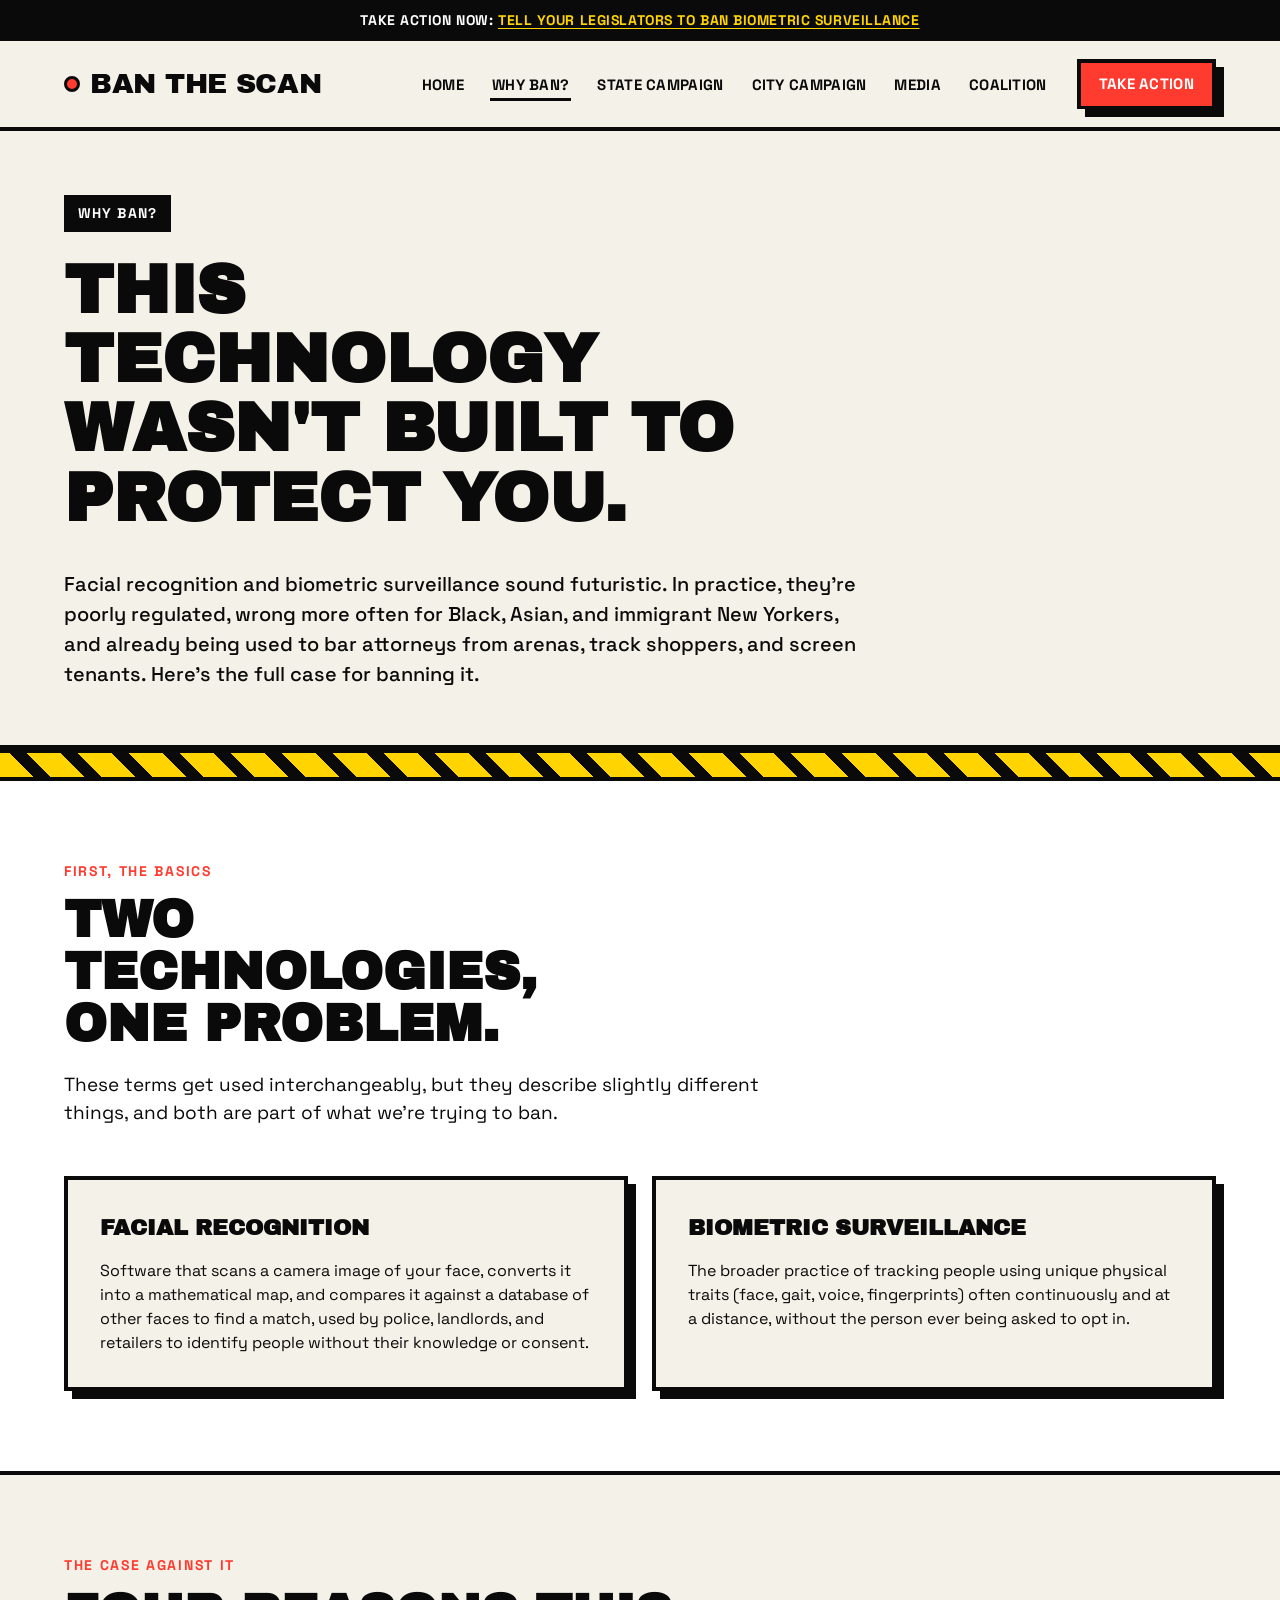
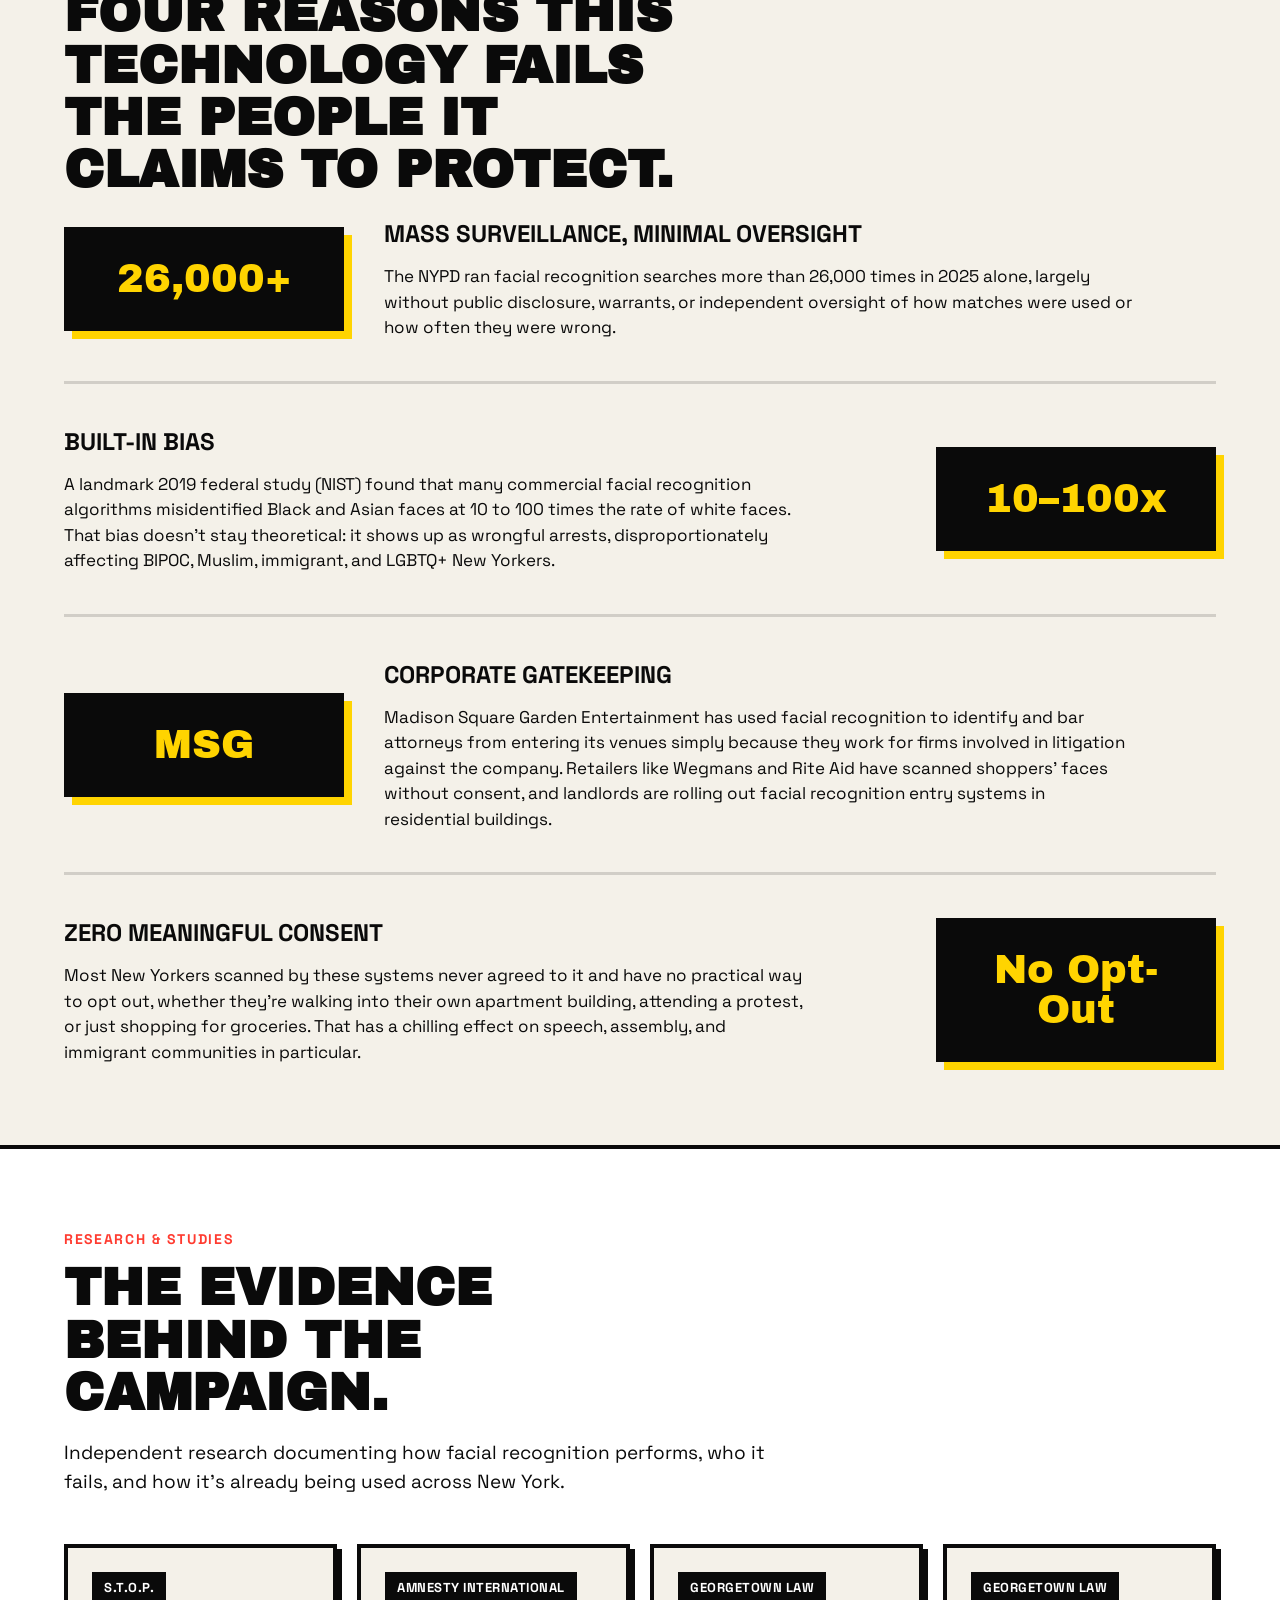
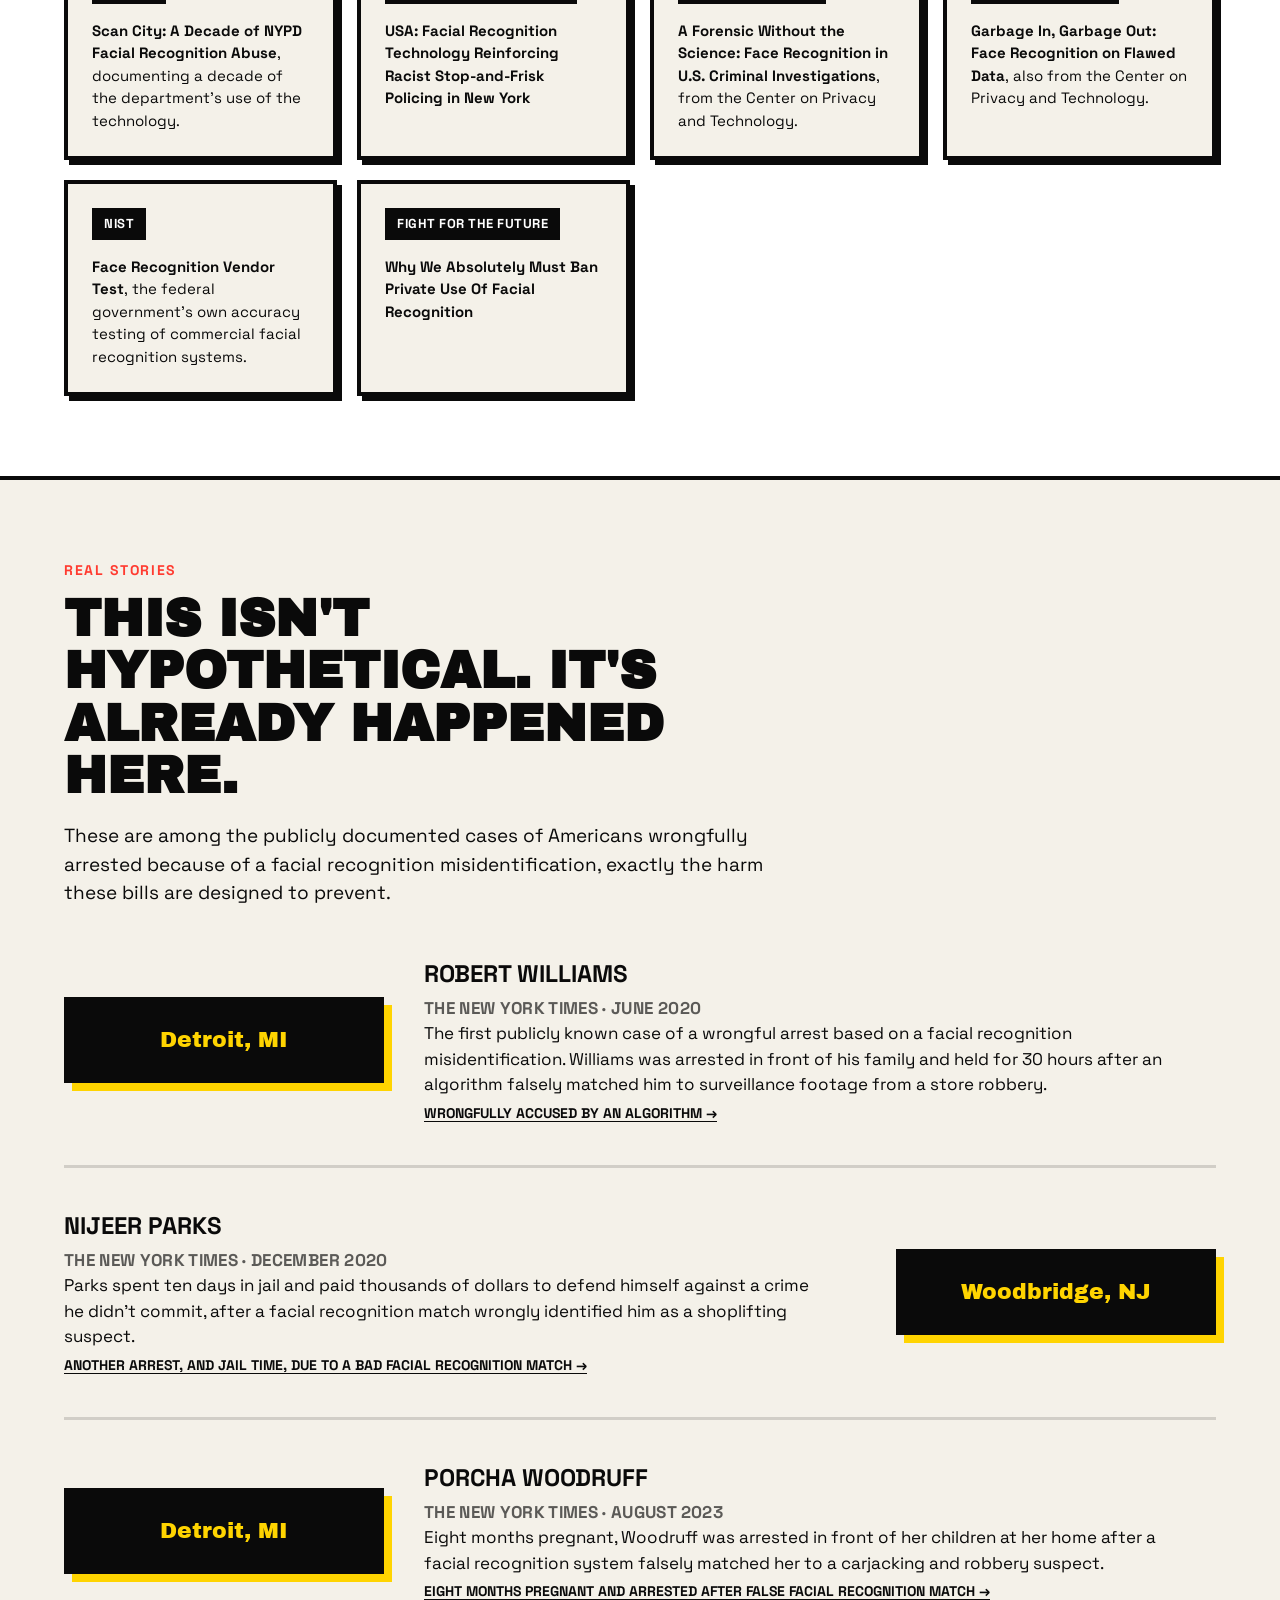
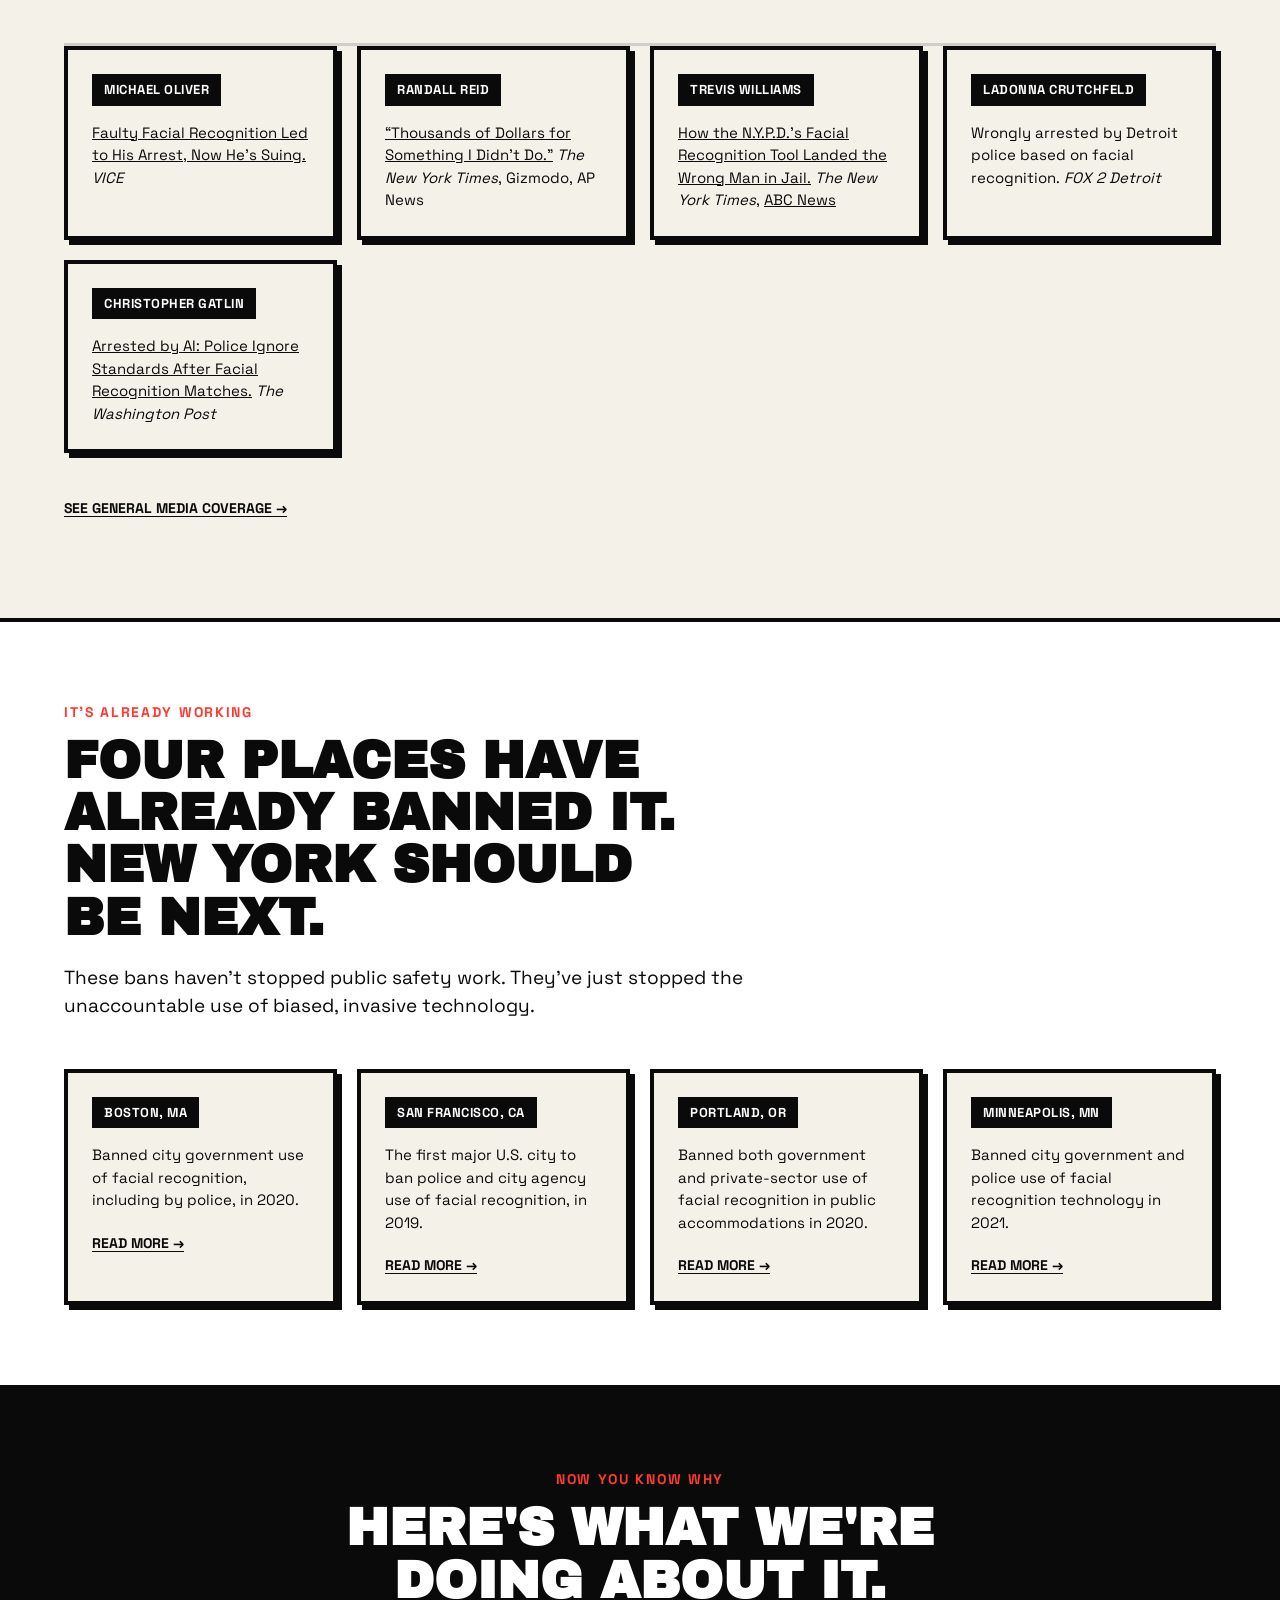
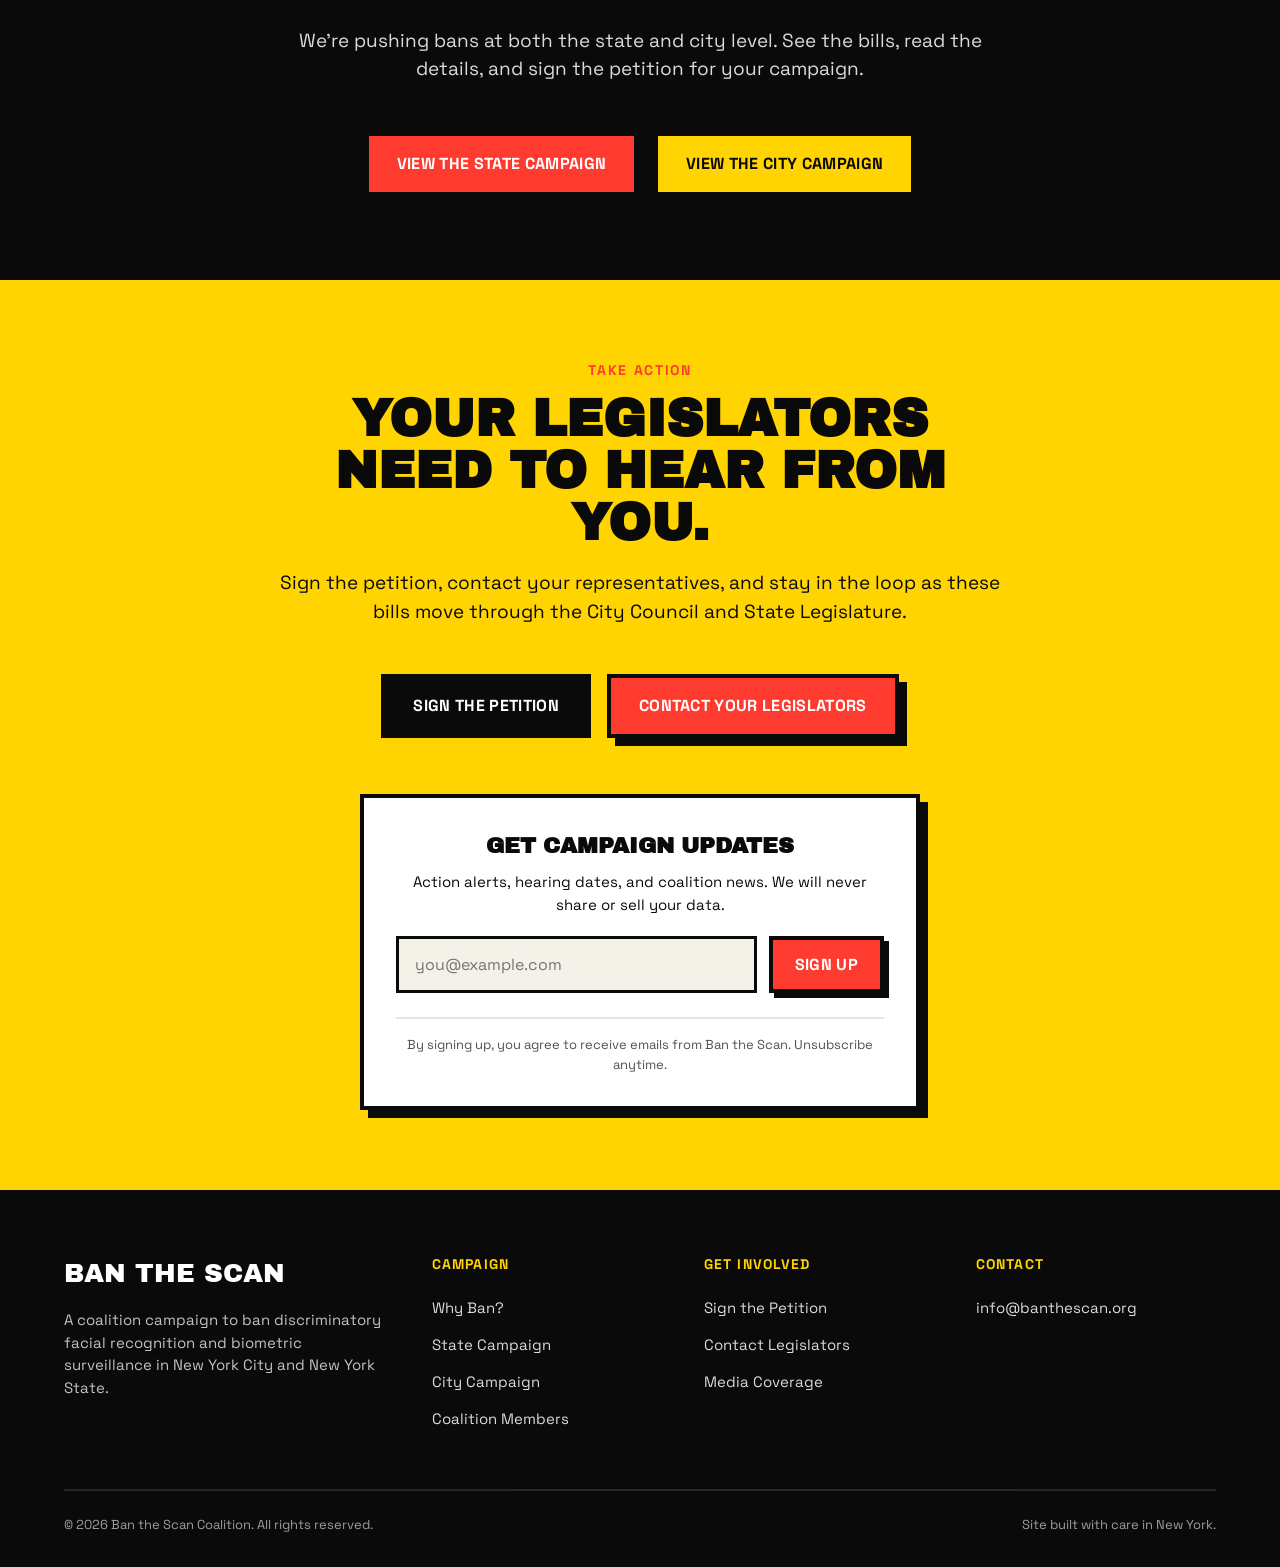
==== about.html @ d564dad4 "Updated About and 1 other file" ====
<!doctype html>
<html lang="en">
    <head>
        <meta charset="UTF-8" />
        <meta name="viewport" content="width=device-width, initial-scale=1.0" />
        <title>Why Ban Biometric Surveillance? | Ban the Scan</title>
        <meta name="description" content="Facial recognition and biometric surveillance are discriminatory, poorly regulated, and already causing wrongful arrests in New York. Here's the case for banning it." />
        <link rel="stylesheet" href="/assets/css/styles.css" />
    </head>
    <body>
        <a class="skip-link" href="#main">Skip to Content</a>

        <div class="announcement">
    Take action now:
    <a href="/get-involved.html"
        >tell your legislators to ban biometric surveillance</a
    >
</div>

        <header class="site-header" id="siteHeader">
    <div class="wrap">
        <a class="logo" href="/index.html"
            ><span class="dot"></span> Ban the Scan</a
        >

        <nav class="main-nav" aria-label="Primary">
            <ul>
                <li>
                    <a
                        href="/index.html"
                        
                        >Home</a
                    >
                </li>
                <li>
                    <a
                        href="/about.html"
                        aria-current="page"
                        >Why Ban?</a
                    >
                </li>
                <li>
                    <a
                        href="/campaign-state.html"
                        
                        >State Campaign</a
                    >
                </li>
                <li>
                    <a
                        href="/campaign-city.html"
                        
                        >City Campaign</a
                    >
                </li>
                <li>
                    <a
                        href="/news.html"
                        
                        >Media</a
                    >
                </li>
                <li>
                    <a
                        href="/coalition.html"
                        
                        >Coalition</a
                    >
                </li>
            </ul>
            <a class="btn nav-cta" href="/get-involved.html"
                >Take Action</a
            >
        </nav>

        <button
            class="menu-toggle"
            id="menuToggle"
            aria-expanded="false"
            aria-controls="siteHeader"
        >
            Menu
        </button>
    </div>
</header>


        <main id="main">
    <!-- PAGE HERO -->
    <section class="page-hero">
        <div class="wrap">
            <span class="hero-eyebrow">Why Ban?</span>
            <h1>This technology wasn't built to protect you.</h1>
            <p class="hero-sub">Facial recognition and biometric surveillance sound futuristic. In practice, they're poorly regulated, wrong more often for Black, Asian, and immigrant New Yorkers, and already being used to bar attorneys from arenas, track shoppers, and screen tenants. Here's the full case for banning it.</p>
        </div>
    </section>

    <div class="tape-divider" aria-hidden="true"></div>

    <!-- DEFINITIONS -->
    <section class="definitions" id="basics">
        <div class="wrap">
            <p class="section-label">First, The Basics</p>
            <h2 class="section-heading">Two technologies, one problem.</h2>
            <p class="section-intro">These terms get used interchangeably, but they describe slightly different things, and both are part of what we're trying to ban.</p>

            <div class="definitions-grid">
                
                <div class="definition-card">
                    <h3>Facial Recognition</h3>
                    <p>Software that scans a camera image of your face, converts it into a mathematical map, and compares it against a database of other faces to find a match, used by police, landlords, and retailers to identify people without their knowledge or consent.</p>
                </div>
                
                <div class="definition-card">
                    <h3>Biometric Surveillance</h3>
                    <p>The broader practice of tracking people using unique physical traits (face, gait, voice, fingerprints) often continuously and at a distance, without the person ever being asked to opt in.</p>
                </div>
                
            </div>
        </div>
    </section>

    <!-- CASE AGAINST -->
    <section class="case-against" id="case">
        <div class="wrap">
            <p class="section-label">The Case Against It</p>
            <h2 class="section-heading">Four reasons this technology fails the people it claims to protect.</h2>

            
            
            <div class="case-block">
                <div class="case-visual">
                    <div class="case-stat">26,000+</div>
                </div>
                <div class="case-copy">
                    <h3>Mass Surveillance, Minimal Oversight</h3>
                    <p>The NYPD ran facial recognition searches more than 26,000 times in 2025 alone, largely without public disclosure, warrants, or independent oversight of how matches were used or how often they were wrong.</p>
                </div>
            </div>
            
            
            <div class="case-block reverse">
                <div class="case-visual">
                    <div class="case-stat">10&ndash;100x</div>
                </div>
                <div class="case-copy">
                    <h3>Built-In Bias</h3>
                    <p>A landmark 2019 federal study (NIST) found that many commercial facial recognition algorithms misidentified Black and Asian faces at 10 to 100 times the rate of white faces. That bias doesn't stay theoretical: it shows up as wrongful arrests, disproportionately affecting BIPOC, Muslim, immigrant, and LGBTQ+ New Yorkers.</p>
                </div>
            </div>
            
            
            <div class="case-block">
                <div class="case-visual">
                    <div class="case-stat">MSG</div>
                </div>
                <div class="case-copy">
                    <h3>Corporate Gatekeeping</h3>
                    <p>Madison Square Garden Entertainment has used facial recognition to identify and bar attorneys from entering its venues simply because they work for firms involved in litigation against the company. Retailers like Wegmans and Rite Aid have scanned shoppers' faces without consent, and landlords are rolling out facial recognition entry systems in residential buildings.</p>
                </div>
            </div>
            
            
            <div class="case-block reverse">
                <div class="case-visual">
                    <div class="case-stat">No Opt-Out</div>
                </div>
                <div class="case-copy">
                    <h3>Zero Meaningful Consent</h3>
                    <p>Most New Yorkers scanned by these systems never agreed to it and have no practical way to opt out, whether they're walking into their own apartment building, attending a protest, or just shopping for groceries. That has a chilling effect on speech, assembly, and immigrant communities in particular.</p>
                </div>
            </div>
            
        </div>
    </section>

    <!-- RESEARCH & STUDIES -->
    <section class="precedent" id="research">
        <div class="wrap">
            <p class="section-label">Research &amp; Studies</p>
            <h2 class="section-heading">The evidence behind the campaign.</h2>
            <p class="section-intro">Independent research documenting how facial recognition performs, who it fails, and how it's already being used across New York.</p>

            <div class="precedent-grid">
                
                <div class="precedent-card">
                    <span class="flag">S.T.O.P.</span>
                    <p><strong>Scan City: A Decade of NYPD Facial Recognition Abuse</strong>, documenting a decade of the department's use of the technology.</p>
                </div>
                
                <div class="precedent-card">
                    <span class="flag">Amnesty International</span>
                    <p><strong>USA: Facial Recognition Technology Reinforcing Racist Stop-and-Frisk Policing in New York</strong></p>
                </div>
                
                <div class="precedent-card">
                    <span class="flag">Georgetown Law</span>
                    <p><strong>A Forensic Without the Science: Face Recognition in U.S. Criminal Investigations</strong>, from the Center on Privacy and Technology.</p>
                </div>
                
                <div class="precedent-card">
                    <span class="flag">Georgetown Law</span>
                    <p><strong>Garbage In, Garbage Out: Face Recognition on Flawed Data</strong>, also from the Center on Privacy and Technology.</p>
                </div>
                
                <div class="precedent-card">
                    <span class="flag">NIST</span>
                    <p><strong>Face Recognition Vendor Test</strong>, the federal government's own accuracy testing of commercial facial recognition systems.</p>
                </div>
                
                <div class="precedent-card">
                    <span class="flag">Fight for the Future</span>
                    <p><strong>Why We Absolutely Must Ban Private Use Of Facial Recognition</strong></p>
                </div>
                
            </div>
        </div>
    </section>

    <!-- REAL STORIES -->
    <section class="case-against" id="real-stories">
        <div class="wrap">
            <p class="section-label">Real Stories</p>
            <h2 class="section-heading">This isn't hypothetical. It's already happened here.</h2>
            <p class="section-intro">These are among the publicly documented cases of Americans wrongfully arrested because of a facial recognition misidentification, exactly the harm these bills are designed to prevent.</p>

            
            
            <div class="case-block">
                <div class="case-visual">
                    <div class="case-stat">Detroit, MI</div>
                </div>
                <div class="case-copy">
                    <h3>Robert Williams</h3>
                    <p class="bill-sponsors">The New York Times &middot; June 2020</p>
                    <p class="bill-desc">The first publicly known case of a wrongful arrest based on a facial recognition misidentification. Williams was arrested in front of his family and held for 30 hours after an algorithm falsely matched him to surveillance footage from a store robbery.</p>
                    <a class="card-link" href="https://www.nytimes.com/2020/06/24/technology/facial-recognition-arrest.html" target="_blank" rel="noopener">Wrongfully Accused by an Algorithm &rarr;</a>
                </div>
            </div>
            
            
            <div class="case-block reverse">
                <div class="case-visual">
                    <div class="case-stat">Woodbridge, NJ</div>
                </div>
                <div class="case-copy">
                    <h3>Nijeer Parks</h3>
                    <p class="bill-sponsors">The New York Times &middot; December 2020</p>
                    <p class="bill-desc">Parks spent ten days in jail and paid thousands of dollars to defend himself against a crime he didn't commit, after a facial recognition match wrongly identified him as a shoplifting suspect.</p>
                    <a class="card-link" href="https://www.nytimes.com/2020/12/29/technology/facial-recognition-misidentify-jail.html" target="_blank" rel="noopener">Another Arrest, and Jail Time, Due to a Bad Facial Recognition Match &rarr;</a>
                </div>
            </div>
            
            
            <div class="case-block">
                <div class="case-visual">
                    <div class="case-stat">Detroit, MI</div>
                </div>
                <div class="case-copy">
                    <h3>Porcha Woodruff</h3>
                    <p class="bill-sponsors">The New York Times &middot; August 2023</p>
                    <p class="bill-desc">Eight months pregnant, Woodruff was arrested in front of her children at her home after a facial recognition system falsely matched her to a carjacking and robbery suspect.</p>
                    <a class="card-link" href="https://www.nytimes.com/2023/08/06/business/facial-recognition-false-arrest.html" target="_blank" rel="noopener">Eight Months Pregnant and Arrested After False Facial Recognition Match &rarr;</a>
                </div>
            </div>
            

            <div class="precedent-grid">
                
                <div class="precedent-card">
                    <span class="flag">Michael Oliver</span>
                    <p><a href="https://www.vice.com/en/article/bv8k8a/faulty-facial-recognition-led-to-his-arrestnow-hes-suing" target="_blank" rel="noopener">Faulty Facial Recognition Led to His Arrest, Now He's Suing.</a> <em>VICE</em></p>
                </div>
                
                <div class="precedent-card">
                    <span class="flag">Randall Reid</span>
                    <p><a href="https://www.nytimes.com/2023/03/31/technology/facial-recognition-false-arrests.html" target="_blank" rel="noopener">&ldquo;Thousands of Dollars for Something I Didn't Do.&rdquo;</a> <em>The New York Times</em>, Gizmodo, AP News</p>
                </div>
                
                <div class="precedent-card">
                    <span class="flag">Trevis Williams</span>
                    <p><a href="https://www.nytimes.com/2025/08/26/nyregion/nypd-facial-recognition-dismissed-case.html" target="_blank" rel="noopener">How the N.Y.P.D.'s Facial Recognition Tool Landed the Wrong Man in Jail.</a> <em>The New York Times</em>, <a href="https://abc7ny.com/post/man-falsely-jailed-nypds-facial-recognition-surveillance-tech-failed/17664671/" target="_blank" rel="noopener">ABC News</a></p>
                </div>
                
                <div class="precedent-card">
                    <span class="flag">LaDonna Crutchfeld</span>
                    <p>Wrongly arrested by Detroit police based on facial recognition. <em>FOX 2 Detroit</em></p>
                </div>
                
                <div class="precedent-card">
                    <span class="flag">Christopher Gatlin</span>
                    <p><a href="https://www.washingtonpost.com/business/interactive/2025/police-artificial-intelligence-facial-recognition/" target="_blank" rel="noopener">Arrested by AI: Police Ignore Standards After Facial Recognition Matches.</a> <em>The Washington Post</em></p>
                </div>
                
            </div>

            <p class="why-ban-footer">
                <a class="card-link" href="/news.html">See General Media Coverage &rarr;</a>
            </p>
        </div>
    </section>

    <!-- PRECEDENT -->
    <section class="precedent" id="precedent">
        <div class="wrap">
            <p class="section-label">It's Already Working</p>
            <h2 class="section-heading">Four places have already banned it. New York should be next.</h2>
            <p class="section-intro">These bans haven't stopped public safety work. They've just stopped the unaccountable use of biased, invasive technology.</p>

            <div class="precedent-grid">
                
                <div class="precedent-card">
                    <span class="flag">Boston, MA</span>
                    <p>Banned city government use of facial recognition, including by police, in 2020.</p>
                    <a class="card-link" href="https://www.npr.org/sections/live-updates-protests-for-racial-justice/2020/06/24/883107627/boston-lawmakers-vote-to-ban-use-of-facial-recognition-technology-by-the-city" target="_blank" rel="noopener">Read More &rarr;</a>
                </div>
                
                <div class="precedent-card">
                    <span class="flag">San Francisco, CA</span>
                    <p>The first major U.S. city to ban police and city agency use of facial recognition, in 2019.</p>
                    <a class="card-link" href="https://www.nytimes.com/2019/05/14/us/facial-recognition-ban-san-francisco.html" target="_blank" rel="noopener">Read More &rarr;</a>
                </div>
                
                <div class="precedent-card">
                    <span class="flag">Portland, OR</span>
                    <p>Banned both government and private-sector use of facial recognition in public accommodations in 2020.</p>
                    <a class="card-link" href="https://www.opb.org/article/2020/09/09/portland-passes-nations-toughest-restriction-on-facial-recognition-technology/" target="_blank" rel="noopener">Read More &rarr;</a>
                </div>
                
                <div class="precedent-card">
                    <span class="flag">Minneapolis, MN</span>
                    <p>Banned city government and police use of facial recognition technology in 2021.</p>
                    <a class="card-link" href="https://mndaily.com/city/minneapolis-city-council-unanimously-votes-yes-on-facial-recognition-technology-ban/02/20/2021/" target="_blank" rel="noopener">Read More &rarr;</a>
                </div>
                
            </div>
        </div>
    </section>

    <!-- BRIDGE TO CAMPAIGNS -->
    <section class="bridge-cta" id="bridge">
        <div class="wrap">
            <p class="section-label">Now You Know Why</p>
            <h2 class="section-heading">Here's what we're doing about it.</h2>
            <p class="section-intro">We're pushing bans at both the state and city level. See the bills, read the details, and sign the petition for your campaign.</p>
            <div class="bridge-actions">
                <a class="btn btn-primary" href="/campaign-state.html">View the State Campaign</a>
                <a class="btn btn-yellow" href="/campaign-city.html">View the City Campaign</a>
            </div>
        </div>
    </section>

    <!-- FINAL CTA -->
    <section class="final-cta" id="action">
        <div class="wrap">
            <p class="section-label">Take Action</p>
            <h2 class="section-heading">Your legislators need to hear from you.</h2>
            <p class="section-intro">Sign the petition, contact your representatives, and stay in the loop as these bills move through the City Council and State Legislature.</p>

            <div class="cta-actions">
                <a class="btn btn-black" href="/get-involved.html">Sign the Petition</a>
                <a class="btn btn-primary" href="/contact-legislators.html">Contact Your Legislators</a>
            </div>

            <form class="signup-form" action="#" method="post">
    <h3>Get Campaign Updates</h3>
    <p>Action alerts, hearing dates, and coalition news. We will never share or sell your data.</p>
    <div class="signup-row">
        <label class="visually-hidden" for="email">Email address</label>
        <input type="email" id="email" name="email" placeholder="you@example.com" required="" />
        <button class="btn btn-primary" type="submit">
            Sign Up
        </button>
    </div>
    <p class="signup-fineprint">By signing up, you agree to receive emails from Ban the Scan. Unsubscribe anytime.</p>
</form>

        </div>
    </section>
</main>


        


<footer class="site-footer">
    <div class="wrap">
        <div class="footer-grid">
            <div class="footer-col">
                <div class="footer-logo">Ban the Scan</div>
                <p>A coalition campaign to ban discriminatory facial recognition and biometric surveillance in New York City and New York State.</p>
            </div>
            <div class="footer-col">
                <h4>Campaign</h4>
                <ul>
                    <li><a href="/about.html">Why Ban?</a></li>
                    <li>
                        <a href="/campaign-state.html">State Campaign</a>
                    </li>
                    <li>
                        <a href="/campaign-city.html">City Campaign</a>
                    </li>
                    <li>
                        <a href="/coalition.html">Coalition Members</a>
                    </li>
                </ul>
            </div>
            <div class="footer-col">
                <h4>Get Involved</h4>
                <ul>
                    <li>
                        
                        <a href="/get-involved.html">Sign the Petition</a>
                        
                    </li>
                    <li>
                        
                        <a href="/contact-legislators.html">Contact Legislators</a>
                        
                    </li>
                    <li><a href="/news.html">Media Coverage</a></li>
                </ul>
            </div>
            <div class="footer-col">
                <h4>Contact</h4>
                <ul>
                    <li>
                        <a href="mailto:info@banthescan.org"
                            >info@banthescan.org</a
                        >
                    </li>
                </ul>
            </div>
        </div>

        <div class="footer-bottom">
            <span>&copy; 2026 Ban the Scan Coalition. All rights reserved.</span>
            <span>Site built with care in New York.</span>
        </div>
    </div>
</footer>


        <script>
            var toggle = document.getElementById("menuToggle");
            var header = document.getElementById("siteHeader");
            toggle.addEventListener("click", function () {
                var isOpen = header.classList.toggle("nav-open");
                toggle.setAttribute("aria-expanded", isOpen ? "true" : "false");
                toggle.textContent = isOpen ? "Close" : "Menu";
            });
        </script>
    </body>
</html>
---- assets/css/styles.css ----
/* ==========================================================================
   BAN THE SCAN | Neo-Brutalist Redesign
   Base stylesheet
   ========================================================================== */

@import url("https://fonts.googleapis.com/css2?family=Archivo+Black&family=Space+Grotesk:wght@400;500;600;700&display=swap");

:root {
    --black: #0a0a0a;
    --cream: #f4f1e9;
    --white: #ffffff;
    --red: #ff3b30;
    --yellow: #ffd400;
    --green: #00c853;
    --blue: #2b4bff;

    --border: 4px solid var(--black);
    --shadow-offset: 8px;
    --shadow: var(--shadow-offset) var(--shadow-offset) 0 0 var(--black);
    --shadow-sm: 5px 5px 0 0 var(--black);

    --font-display: "Archivo Black", "Helvetica Neue", Arial, sans-serif;
    --font-body: "Space Grotesk", "Helvetica Neue", Arial, sans-serif;
}

* {
    box-sizing: border-box;
}

html {
    scroll-behavior: smooth;
}

body {
    margin: 0;
    background: var(--cream);
    color: var(--black);
    font-family: var(--font-body);
    font-size: 18px;
    line-height: 1.5;
    -webkit-font-smoothing: antialiased;
}

img {
    max-width: 100%;
    display: block;
}

.visually-hidden {
    position: absolute;
    width: 1px;
    height: 1px;
    padding: 0;
    margin: -1px;
    overflow: hidden;
    clip: rect(0, 0, 0, 0);
    white-space: nowrap;
    border: 0;
}

a {
    color: inherit;
}

.wrap {
    max-width: 1200px;
    margin: 0 auto;
    padding: 0 24px;
}

/* Skip link */
.skip-link {
    position: absolute;
    left: -9999px;
    top: 0;
    background: var(--yellow);
    color: var(--black);
    padding: 12px 20px;
    z-index: 1000;
    font-family: var(--font-body);
    font-weight: 700;
    text-transform: uppercase;
    border: var(--border);
}
.skip-link:focus {
    left: 24px;
    top: 24px;
}

/* ==========================================================================
   Announcement bar
   ========================================================================== */

.announcement {
    background: var(--black);
    color: var(--white);
    font-family: var(--font-body);
    font-weight: 700;
    text-transform: uppercase;
    letter-spacing: 0.04em;
    font-size: 14px;
    text-align: center;
    padding: 10px 16px;
}

.announcement a {
    color: var(--yellow);
    text-decoration: underline;
    text-underline-offset: 3px;
}

/* ==========================================================================
   Header / Nav
   ========================================================================== */

.site-header {
    background: var(--cream);
    border-bottom: var(--border);
    position: sticky;
    top: 0;
    z-index: 100;
}

.site-header .wrap {
    display: flex;
    align-items: center;
    justify-content: space-between;
    padding-top: 18px;
    padding-bottom: 18px;
    gap: 24px;
}

.logo {
    font-family: var(--font-display);
    font-size: 28px;
    text-decoration: none;
    text-transform: uppercase;
    letter-spacing: -0.01em;
    line-height: 1;
    display: flex;
    align-items: center;
    gap: 10px;
    white-space: nowrap;
}

.logo .dot {
    width: 16px;
    height: 16px;
    background: var(--red);
    border: 3px solid var(--black);
    border-radius: 50%;
    display: inline-block;
}

.main-nav {
    display: flex;
    align-items: center;
    gap: 28px;
}

.main-nav ul {
    list-style: none;
    display: flex;
    gap: 24px;
    margin: 0;
    padding: 0;
}

.main-nav a {
    text-decoration: none;
    font-weight: 700;
    text-transform: uppercase;
    font-size: 15px;
    letter-spacing: 0.02em;
    padding: 4px 2px;
    border-bottom: 3px solid transparent;
}

.main-nav a:hover,
.main-nav a:focus {
    border-bottom: 3px solid var(--red);
}

.main-nav a[aria-current="page"] {
    border-bottom: 3px solid var(--black);
}

.nav-cta {
    background: var(--red) !important;
    color: var(--white) !important;
    padding: 10px 18px !important;
    border: 3px solid var(--black);
    box-shadow: var(--shadow-sm);
    border-bottom: 3px solid var(--black) !important;
    transition:
        transform 0.08s ease,
        box-shadow 0.08s ease;
}

.nav-cta:hover {
    transform: translate(-2px, -2px);
    box-shadow: 7px 7px 0 0 var(--black);
    border-bottom: 3px solid var(--black) !important;
}

.menu-toggle {
    display: none;
    background: var(--black);
    color: var(--white);
    border: var(--border);
    font-family: var(--font-body);
    font-weight: 700;
    text-transform: uppercase;
    font-size: 14px;
    padding: 10px 14px;
    cursor: pointer;
}

/* ==========================================================================
   Buttons (shared)
   ========================================================================== */

.btn {
    display: inline-flex;
    align-items: center;
    gap: 8px;
    font-family: var(--font-body);
    font-weight: 700;
    text-transform: uppercase;
    letter-spacing: 0.02em;
    text-decoration: none;
    font-size: 16px;
    padding: 16px 28px;
    border: var(--border);
    box-shadow: var(--shadow);
    background: var(--white);
    color: var(--black);
    transition:
        transform 0.08s ease,
        box-shadow 0.08s ease;
    cursor: pointer;
}

.btn:hover {
    transform: translate(-3px, -3px);
    box-shadow: 11px 11px 0 0 var(--black);
}

.btn:active {
    transform: translate(0, 0);
    box-shadow: 2px 2px 0 0 var(--black);
}

.btn-primary {
    background: var(--red);
    color: var(--white);
}

.btn-yellow {
    background: var(--yellow);
    color: var(--black);
}

.btn-black {
    background: var(--black);
    color: var(--white);
    box-shadow: var(--shadow-offset) var(--shadow-offset) 0 0 var(--yellow);
}

.btn-black:hover {
    box-shadow: 11px 11px 0 0 var(--yellow);
}

.btn-black:active {
    box-shadow: 2px 2px 0 0 var(--yellow);
}

.btn-sm {
    padding: 10px 18px;
    font-size: 14px;
    box-shadow: var(--shadow-sm);
}
.btn-sm:hover {
    box-shadow: 8px 8px 0 0 var(--black);
}

/* ==========================================================================
   Hero
   ========================================================================== */

.hero {
    border-bottom: var(--border);
    background: var(--cream);
    position: relative;
    overflow: hidden;
}

.tape {
    position: absolute;
    left: -80px;
    right: -80px;
    height: 64px;
    background: repeating-linear-gradient(
        45deg,
        var(--yellow) 0 36px,
        var(--black) 36px 52px
    );
    border-top: 4px solid var(--black);
    border-bottom: 4px solid var(--black);
    z-index: 0;
}

.tape-1 {
    top: -20px;
    transform: rotate(-3deg);
}

.tape-2 {
    bottom: -24px;
    transform: rotate(2deg);
}

.tape-3 {
    top: 180px;
    left: 66%;
    transform: rotate(-6deg);
}

@media (max-width: 900px) {
    .tape-3 {
        display: none;
    }
}

.hero .wrap {
    position: relative;
    z-index: 1;
    padding-top: 72px;
    padding-bottom: 72px;
    display: grid;
    grid-template-columns: 1.3fr 1fr;
    gap: 48px;
    align-items: start;
}

.hero-eyebrow {
    display: inline-block;
    background: var(--black);
    color: var(--white);
    font-weight: 700;
    text-transform: uppercase;
    font-size: 14px;
    letter-spacing: 0.08em;
    padding: 8px 14px;
    margin-bottom: 24px;
}

.hero h1 {
    font-family: var(--font-display);
    font-size: clamp(42px, 6vw, 84px);
    line-height: 0.98;
    text-transform: uppercase;
    margin: 0 0 24px;
}

.hero h1 mark {
    background: var(--red);
    color: var(--white);
    padding: 0 10px;
    box-decoration-break: clone;
    -webkit-box-decoration-break: clone;
}

.hero-sub {
    font-size: 20px;
    max-width: 54ch;
    margin: 0 0 36px;
    font-weight: 500;
}

.hero-actions {
    display: flex;
    flex-wrap: wrap;
    gap: 16px;
}

.hero-card {
    background: var(--black);
    color: var(--white);
    border: var(--border);
    box-shadow: var(--shadow-offset) var(--shadow-offset) 0 0 var(--yellow);
    padding: 32px;
    align-self: stretch;
    display: flex;
    flex-direction: column;
    justify-content: center;
    position: relative;
    z-index: 1;
}

.hero-card .stat {
    font-family: var(--font-display);
    font-size: 56px;
    line-height: 1;
    color: var(--yellow);
    margin-bottom: 6px;
}

.hero-card .stat-label {
    font-weight: 600;
    text-transform: uppercase;
    font-size: 14px;
    letter-spacing: 0.03em;
    color: var(--white);
    margin-bottom: 28px;
    padding-bottom: 28px;
    border-bottom: 2px solid rgba(255, 255, 255, 0.25);
}

.hero-card .stat-label:last-child {
    border-bottom: none;
    margin-bottom: 0;
    padding-bottom: 0;
}

/* ==========================================================================
   Section scaffolding
   ========================================================================== */

section {
    border-bottom: var(--border);
    padding: 80px 0;
}

section:last-of-type {
    border-bottom: none;
}

.section-label {
    font-family: var(--font-body);
    font-weight: 700;
    text-transform: uppercase;
    letter-spacing: 0.12em;
    font-size: 14px;
    color: var(--red);
    margin: 0 0 12px;
}

.section-heading {
    font-family: var(--font-display);
    font-size: clamp(32px, 4vw, 52px);
    text-transform: uppercase;
    line-height: 1.02;
    margin: 0 0 20px;
    max-width: 18ch;
}

.section-intro {
    max-width: 62ch;
    font-size: 19px;
    margin: 0 0 48px;
}

/* ==========================================================================
   Why Ban: reasons grid
   ========================================================================== */

.why-ban {
    background: var(--white);
}

.reasons-grid {
    display: grid;
    grid-template-columns: repeat(3, 1fr);
    gap: 24px;
}

.reason-card {
    border: var(--border);
    box-shadow: var(--shadow);
    background: var(--cream);
    padding: 28px;
}

.reason-card .num {
    font-family: var(--font-display);
    font-size: 40px;
    color: var(--red);
    margin-bottom: 12px;
    line-height: 1;
}

.reason-card h3 {
    font-family: var(--font-body);
    text-transform: uppercase;
    font-size: 20px;
    margin: 0 0 12px;
}

.reason-card p {
    margin: 0;
    font-size: 16px;
}

.why-ban-footer {
    margin-top: 40px;
}

/* ==========================================================================
   Campaigns split (State / City)
   ========================================================================== */

.campaigns {
    background: var(--black);
    color: var(--white);
}

.campaigns .section-heading {
    color: var(--white);
}

.campaigns .section-intro {
    color: rgba(255, 255, 255, 0.85);
}

.campaign-grid {
    display: grid;
    grid-template-columns: 1fr 1fr;
    gap: 32px;
}

.campaign-card {
    background: var(--cream);
    color: var(--black);
    border: var(--border);
    box-shadow: 10px 10px 0 0 var(--yellow);
    padding: 36px;
    display: flex;
    flex-direction: column;
}

.campaign-card .flag {
    display: inline-block;
    font-weight: 700;
    text-transform: uppercase;
    font-size: 13px;
    letter-spacing: 0.06em;
    background: var(--black);
    color: var(--white);
    padding: 6px 12px;
    margin-bottom: 20px;
    width: fit-content;
}

.campaign-card h3 {
    font-family: var(--font-display);
    font-size: 30px;
    text-transform: uppercase;
    margin: 0 0 16px;
    line-height: 1.05;
}

.campaign-card p {
    font-size: 16px;
    margin: 0 0 24px;
}

.campaign-card .bill-count {
    font-family: var(--font-display);
    font-size: 15px;
    text-transform: uppercase;
    margin: 0 0 14px;
    padding-top: 20px;
    border-top: 3px solid var(--black);
}

.campaign-card .bill-count span {
    color: var(--red);
}

.bill-list {
    list-style: none;
    margin: 0 0 24px;
    padding: 0;
}

.bill-list li {
    position: relative;
    padding-left: 22px;
    font-weight: 700;
    font-size: 15px;
    margin-bottom: 8px;
}

.bill-list li::before {
    content: "";
    position: absolute;
    left: 0;
    top: 6px;
    width: 10px;
    height: 10px;
    background: var(--red);
    border: 2px solid var(--black);
}

.bill-list li:last-child {
    margin-bottom: 0;
}

.campaign-card .btn {
    margin-top: auto;
    align-self: flex-start;
}

/* ==========================================================================
   Coalition strip
   ========================================================================== */

.coalition {
    background: var(--cream);
    text-align: center;
}

.coalition .section-heading {
    margin-left: auto;
    margin-right: auto;
    max-width: none;
}

.lg-break {
    display: none;
}

@media (min-width: 641px) {
    .lg-break {
        display: block;
    }
}

.coalition .section-intro {
    margin-left: auto;
    margin-right: auto;
    text-align: center;
}

.org-strip {
    display: flex;
    flex-wrap: wrap;
    justify-content: center;
    align-items: center;
    gap: 0;
    margin-bottom: 40px;
}

.org-strip span {
    position: relative;
    padding: 0 18px;
    font-family: var(--font-body);
    font-weight: 700;
    text-transform: uppercase;
    font-size: 15px;
    letter-spacing: 0.02em;
    line-height: 2.2;
}

.org-strip span:not(:last-child)::after {
    content: "";
    position: absolute;
    right: 0;
    top: 50%;
    transform: translateY(-50%);
    width: 2px;
    height: 14px;
    background: var(--black);
    opacity: 0.5;
}

.org-strip span.more {
    color: var(--red);
}

.org-strip .row-break-lg {
    display: none;
}

.org-strip .row-break-lg::after {
    content: none;
}

@media (min-width: 641px) {
    .org-strip .row-break-lg {
        display: block;
        flex-basis: 100%;
        height: 0;
        padding: 0;
    }

    .org-strip span:has(+ .row-break-lg)::after {
        content: none;
    }
}

/* ==========================================================================
   News preview
   ========================================================================== */

.news {
    background: var(--white);
}

.news-grid {
    display: grid;
    grid-template-columns: repeat(3, 1fr);
    gap: 24px;
    margin-bottom: 40px;
}

.news-card {
    border: var(--border);
    box-shadow: var(--shadow-sm);
    padding: 24px;
    background: var(--cream);
    display: flex;
    flex-direction: column;
    height: 100%;
}

.news-card .outlet {
    font-weight: 700;
    text-transform: uppercase;
    font-size: 13px;
    letter-spacing: 0.05em;
    color: var(--red);
    margin-bottom: 10px;
}

.news-card h3 {
    font-size: 19px;
    line-height: 1.3;
    margin: 0 0 12px;
}

.news-card p {
    font-size: 15px;
    margin: 0 0 16px;
}

.news-card-foot {
    margin-top: auto;
    display: flex;
    align-items: center;
    justify-content: space-between;
    flex-wrap: wrap;
    gap: 12px;
    padding-top: 14px;
    border-top: 2px solid rgba(10, 10, 10, 0.15);
}

.news-card .date {
    font-size: 14px;
    font-weight: 600;
    opacity: 0.7;
}

.coverage-category {
    margin-bottom: 56px;
}

.coverage-category:last-child {
    margin-bottom: 0;
}

.coverage-category h3 {
    font-family: var(--font-display);
    text-transform: uppercase;
    font-size: 24px;
    margin: 0 0 24px;
}

.stat-strip {
    display: flex;
    flex-wrap: wrap;
    gap: 16px;
    margin-top: 32px;
}

.stat-chip {
    border: var(--border);
    background: var(--white);
    box-shadow: var(--shadow-sm);
    padding: 14px 20px;
}

.stat-chip .num {
    font-family: var(--font-display);
    font-size: 28px;
    color: var(--red);
    line-height: 1;
}

.stat-chip .label {
    font-weight: 700;
    text-transform: uppercase;
    font-size: 12px;
    letter-spacing: 0.03em;
    margin-top: 4px;
}

/* ==========================================================================
   Final CTA / email signup
   ========================================================================== */

.final-cta {
    background: var(--yellow);
    text-align: center;
}

.final-cta .section-heading {
    margin-left: auto;
    margin-right: auto;
    max-width: 20ch;
}

.final-cta .section-intro {
    margin-left: auto;
    margin-right: auto;
    text-align: center;
}

.cta-actions {
    display: flex;
    justify-content: center;
    gap: 16px;
    flex-wrap: wrap;
    margin-bottom: 56px;
}

.signup-form {
    max-width: 560px;
    margin: 0 auto;
    border: var(--border);
    box-shadow: var(--shadow);
    background: var(--white);
    padding: 32px;
}

.signup-form h3 {
    font-family: var(--font-display);
    text-transform: uppercase;
    font-size: 22px;
    margin: 0 0 8px;
}

.signup-form p {
    margin: 0 0 20px;
    font-size: 15px;
}

.signup-row {
    display: flex;
    gap: 12px;
}

.signup-row input[type="email"] {
    flex: 1;
    font-family: var(--font-body);
    font-size: 16px;
    padding: 14px 16px;
    border: 3px solid var(--black);
    background: var(--cream);
}

.signup-row input[type="email"]:focus {
    outline: 3px solid var(--blue);
    outline-offset: 2px;
}

.signup-row .btn {
    padding: 14px 22px;
    box-shadow: var(--shadow-sm);
}

.signup-form p.signup-fineprint {
    font-size: 13px;
    margin: 24px 0 0;
    padding-top: 16px;
    border-top: 2px solid rgba(0, 0, 0, 0.15);
    opacity: 0.7;
}

/* ==========================================================================
   Footer
   ========================================================================== */

.site-footer {
    background: var(--black);
    color: var(--white);
    padding: 64px 0 32px;
}

.footer-grid {
    display: grid;
    grid-template-columns: 1.4fr 1fr 1fr 1fr;
    gap: 32px;
    margin-bottom: 48px;
}

.footer-col h4 {
    text-transform: uppercase;
    font-size: 14px;
    letter-spacing: 0.08em;
    color: var(--yellow);
    margin: 0 0 18px;
}

.footer-col ul {
    list-style: none;
    margin: 0;
    padding: 0;
}

.footer-col li {
    margin-bottom: 10px;
}

.footer-col a {
    text-decoration: none;
    font-size: 15px;
    color: var(--white);
    opacity: 0.85;
}

.footer-col a:hover {
    opacity: 1;
    text-decoration: underline;
}

.footer-logo {
    font-family: var(--font-display);
    font-size: 26px;
    text-transform: uppercase;
    margin-bottom: 16px;
}

.footer-col p {
    font-size: 15px;
    opacity: 0.75;
    max-width: 32ch;
}

.footer-bottom {
    border-top: 2px solid rgba(255, 255, 255, 0.2);
    padding-top: 24px;
    display: flex;
    justify-content: space-between;
    flex-wrap: wrap;
    gap: 12px;
    font-size: 13px;
    opacity: 0.6;
}

/* ==========================================================================
   Interior page hero + tape divider
   ========================================================================== */

.page-hero {
    background: var(--cream);
    border-bottom: var(--border);
    padding: 64px 0 56px;
}

.page-hero .hero-eyebrow {
    display: inline-block;
    background: var(--black);
    color: var(--white);
    font-weight: 700;
    text-transform: uppercase;
    font-size: 14px;
    letter-spacing: 0.08em;
    padding: 8px 14px;
    margin-bottom: 24px;
}

.page-hero h1 {
    font-family: var(--font-display);
    font-size: clamp(38px, 5.5vw, 68px);
    line-height: 1.02;
    text-transform: uppercase;
    margin: 0 0 36px;
    max-width: 16ch;
}

.page-hero .hero-sub {
    font-size: 20px;
    max-width: 62ch;
    margin: 0;
    font-weight: 500;
}

.tape-divider {
    height: 32px;
    background: repeating-linear-gradient(
        45deg,
        var(--yellow) 0 24px,
        var(--black) 24px 36px
    );
    border-top: 4px solid var(--black);
    border-bottom: 4px solid var(--black);
}

/* ==========================================================================
   Definitions
   ========================================================================== */

.definitions {
    background: var(--white);
}

.definitions-grid {
    display: grid;
    grid-template-columns: 1fr 1fr;
    gap: 24px;
}

.definition-card {
    border: var(--border);
    box-shadow: var(--shadow);
    background: var(--cream);
    padding: 32px;
}

.definition-card h3 {
    font-family: var(--font-display);
    text-transform: uppercase;
    font-size: 22px;
    margin: 0 0 14px;
}

.definition-card p {
    margin: 0;
    font-size: 16px;
}

.definition-actions {
    display: flex;
    align-items: center;
    flex-wrap: wrap;
    gap: 24px 32px;
    margin-top: 20px;
}

.definition-actions .btn {
    max-width: 100%;
    justify-content: center;
    text-align: center;
    white-space: normal;
}

.definition-actions .card-link {
    flex: 0 1 auto;
}

/* ==========================================================================
   Case against: alternating stat blocks
   ========================================================================== */

.case-against {
    background: var(--cream);
}

.case-block {
    display: grid;
    grid-template-columns: 280px 1fr;
    gap: 40px;
    align-items: center;
    padding: 40px 0;
    border-bottom: 3px solid rgba(10, 10, 10, 0.15);
}

.case-block:first-of-type {
    padding-top: 0;
}

.case-block:last-of-type {
    border-bottom: none;
    padding-bottom: 0;
}

.case-block.reverse {
    grid-template-columns: 1fr 280px;
}

.case-block.reverse .case-visual {
    order: 2;
}

.case-visual {
    background: var(--black);
    border: var(--border);
    box-shadow: var(--shadow-offset) var(--shadow-offset) 0 0 var(--yellow);
    padding: 28px 20px;
    text-align: center;
}

.case-stat {
    font-family: var(--font-display);
    color: var(--yellow);
    font-size: clamp(28px, 3.4vw, 40px);
    line-height: 1;
    word-break: break-word;
}

.case-copy h3 {
    font-family: var(--font-body);
    text-transform: uppercase;
    font-size: 24px;
    margin: 0 0 12px;
}

.case-copy p {
    margin: 0;
    font-size: 17px;
    max-width: 68ch;
}

/* Real Stories: location tags are shorter text than the numeric case
   stats, so they get a smaller size and a wider box to avoid wrapping
   mid-word, plus a tighter gap to the publication byline below the name. */
#real-stories .case-stat {
    font-size: clamp(18px, 2vw, 22px);
    word-break: keep-all;
    overflow-wrap: normal;
}

#real-stories .case-copy h3 {
    margin-bottom: 4px;
}

@media (min-width: 901px) {
    #real-stories .case-block {
        grid-template-columns: 320px 1fr;
    }

    #real-stories .case-block.reverse {
        grid-template-columns: 1fr 320px;
    }
}

/* ==========================================================================
   Precedent (bans elsewhere)
   ========================================================================== */

.precedent {
    background: var(--white);
}

.precedent-grid {
    display: grid;
    grid-template-columns: repeat(4, 1fr);
    gap: 20px;
}

.precedent-card {
    border: var(--border);
    box-shadow: var(--shadow-sm);
    background: var(--cream);
    padding: 24px;
}

.precedent-card .flag {
    display: inline-block;
    font-weight: 700;
    text-transform: uppercase;
    font-size: 13px;
    letter-spacing: 0.04em;
    background: var(--black);
    color: var(--white);
    padding: 6px 12px;
    margin-bottom: 16px;
    width: fit-content;
}

.precedent-card p {
    margin: 0 0 16px;
    font-size: 15px;
}

.precedent-card p:last-child {
    margin-bottom: 0;
}

.precedent-card .card-link {
    display: inline-block;
}

/* ==========================================================================
   Contact your legislators (per-campaign)
   ========================================================================== */

.contact-legislators {
    background: var(--white);
}

.contact-grid {
    display: grid;
    grid-template-columns: repeat(3, 1fr);
    gap: 24px;
}

.contact-step {
    border: var(--border);
    box-shadow: var(--shadow);
    background: var(--cream);
    padding: 28px;
    display: flex;
    flex-direction: column;
}

.contact-step .step-num {
    font-family: var(--font-display);
    font-size: 40px;
    color: var(--red);
    line-height: 1;
    margin-bottom: 12px;
}

.contact-step h3 {
    font-family: var(--font-body);
    text-transform: uppercase;
    font-size: 20px;
    margin: 0 0 12px;
}

.contact-step p {
    font-size: 15px;
    margin: 0 0 16px;
}

.contact-step blockquote {
    margin: 0 0 16px;
    padding: 14px 16px;
    border-left: 4px solid var(--black);
    background: var(--white);
    font-style: italic;
    font-size: 14px;
}

.contact-step-links {
    display: flex;
    flex-direction: column;
    gap: 8px;
    margin-top: auto;
}

.contact-step-links .btn {
    width: fit-content;
}

/* ==========================================================================
   Logo grids (coalition)
   ========================================================================== */

.logo-grid {
    display: grid;
    grid-template-columns: repeat(4, 1fr);
    gap: 20px;
}

.logo-tile {
    border: var(--border);
    box-shadow: var(--shadow-sm);
    background: var(--white);
    padding: 24px 16px;
    min-height: 110px;
    display: flex;
    align-items: center;
    justify-content: center;
    text-align: center;
}

.logo-tile span {
    font-weight: 700;
    text-transform: uppercase;
    font-size: 14px;
    letter-spacing: 0.02em;
    line-height: 1.3;
}

.logo-tile.more {
    background: var(--yellow);
}

/* ==========================================================================
   Join the coalition form
   ========================================================================== */

.join-form {
    max-width: 640px;
    border: var(--border);
    box-shadow: var(--shadow);
    background: var(--white);
    padding: 36px;
}

.join-form h3 {
    font-family: var(--font-display);
    text-transform: uppercase;
    font-size: 24px;
    margin: 0 0 8px;
}

.join-form > p {
    margin: 0 0 28px;
    font-size: 16px;
}

.form-row {
    margin-bottom: 20px;
}

.form-row label {
    display: block;
    font-weight: 700;
    text-transform: uppercase;
    font-size: 13px;
    letter-spacing: 0.03em;
    margin-bottom: 8px;
}

.form-row input,
.form-row textarea {
    width: 100%;
    font-family: var(--font-body);
    font-size: 16px;
    padding: 14px 16px;
    border: 3px solid var(--black);
    background: var(--cream);
}

.form-row input:focus,
.form-row textarea:focus {
    outline: 3px solid var(--blue);
    outline-offset: 2px;
}

.form-row textarea {
    resize: vertical;
    min-height: 100px;
}

/* ==========================================================================
   Bridge CTA (to campaign pages)
   ========================================================================== */

.bridge-cta {
    background: var(--black);
    color: var(--white);
    text-align: center;
}

.bridge-cta .section-heading,
.bridge-cta .section-intro {
    margin-left: auto;
    margin-right: auto;
    text-align: center;
}

.bridge-cta .section-heading {
    color: var(--white);
    max-width: 22ch;
}

.bridge-cta .section-intro {
    color: rgba(255, 255, 255, 0.85);
}

.bridge-actions {
    display: flex;
    justify-content: center;
    gap: 16px;
    flex-wrap: wrap;
}

/* ==========================================================================
   Bill detail cards
   ========================================================================== */

.bills {
    background: var(--white);
}

.bills-list {
    display: flex;
    flex-direction: column;
    gap: 24px;
}

.bill-card {
    border: var(--border);
    box-shadow: var(--shadow-sm);
    background: var(--cream);
    padding: 32px;
}

.bill-card-head {
    display: flex;
    align-items: center;
    justify-content: space-between;
    flex-wrap: wrap;
    gap: 12px;
    margin-bottom: 16px;
}

.bill-number {
    font-family: var(--font-display);
    font-size: 20px;
    text-transform: uppercase;
}

.status {
    display: inline-block;
    font-weight: 700;
    text-transform: uppercase;
    font-size: 13px;
    letter-spacing: 0.04em;
    padding: 6px 14px;
    border: 2px solid var(--black);
    white-space: nowrap;
}

.status-introduced {
    background: var(--yellow);
    color: var(--black);
}

.status-pending {
    background: var(--red);
    color: var(--white);
}

.status-passed {
    background: var(--green);
    color: var(--black);
}

.bill-card h3 {
    font-family: var(--font-body);
    font-weight: 700;
    text-transform: uppercase;
    font-size: 21px;
    margin: 0 0 10px;
}

.bill-sponsors {
    font-size: 14px;
    font-weight: 700;
    text-transform: uppercase;
    letter-spacing: 0.02em;
    opacity: 0.65;
    margin: 0 0 16px;
}

.bill-card .bill-desc {
    margin: 0 0 18px;
    font-size: 16px;
    max-width: 72ch;
}

.bill-link,
.card-link {
    font-weight: 700;
    text-transform: uppercase;
    font-size: 14px;
    text-decoration: underline;
    text-underline-offset: 3px;
}

.bill-links {
    display: flex;
    flex-wrap: wrap;
    gap: 8px 28px;
}

/* ==========================================================================
   Petition embed
   ========================================================================== */

.petition {
    background: var(--cream);
}

.petition-embed {
    border: var(--border);
    box-shadow: var(--shadow);
    background: var(--white);
    padding: 32px;
}

.petition-placeholder {
    border: 3px dashed var(--black);
    background: var(--cream);
    padding: 48px 28px;
    text-align: center;
}

.placeholder-tag {
    display: inline-block;
    background: var(--black);
    color: var(--white);
    font-weight: 700;
    text-transform: uppercase;
    font-size: 13px;
    letter-spacing: 0.05em;
    padding: 6px 14px;
    margin-bottom: 18px;
}

.petition-placeholder p {
    max-width: 52ch;
    margin: 0 auto 16px;
    font-size: 16px;
}

.petition-placeholder code {
    display: block;
    background: var(--black);
    color: var(--yellow);
    font-family: "Space Grotesk", monospace;
    font-size: 13px;
    padding: 16px;
    text-align: left;
    overflow-x: auto;
    margin: 16px auto 0;
    max-width: 60ch;
}

/* ==========================================================================
   Campaign documents + org sign-on
   ========================================================================== */

.campaign-docs {
    background: var(--white);
}

.document-groups {
    display: grid;
    grid-template-columns: repeat(2, minmax(0, 1fr));
    gap: 36px 48px;
    margin-bottom: 40px;
}

.document-group h3 {
    font-family: var(--font-body);
    font-size: 20px;
    line-height: 1.25;
    margin-bottom: 14px;
}

.document-list {
    list-style: none;
}

.document-list li {
    border-top: 2px solid var(--black);
}

.document-list li:last-child {
    border-bottom: 2px solid var(--black);
}

.document-list a {
    display: block;
    padding: 13px 32px 13px 0;
    color: var(--black);
    text-decoration: none;
    position: relative;
}

.document-list a::after {
    content: "\2197";
    position: absolute;
    top: 13px;
    right: 4px;
    font-weight: 800;
}

.document-list a:hover span,
.document-list a:focus-visible span {
    text-decoration: underline;
    text-decoration-thickness: 2px;
    text-underline-offset: 3px;
}

.document-list span,
.document-list small {
    display: block;
}

.document-list span {
    font-weight: 700;
}

.document-list small {
    margin-top: 3px;
    color: rgba(10, 10, 10, 0.72);
    font-size: 13px;
    line-height: 1.35;
}

@media (max-width: 700px) {
    .document-groups {
        grid-template-columns: 1fr;
        gap: 30px;
    }
}

.org-callout {
    border: var(--border);
    box-shadow: var(--shadow-sm);
    background: var(--yellow);
    padding: 28px 32px;
    margin-top: 32px;
    display: flex;
    align-items: center;
    justify-content: space-between;
    flex-wrap: wrap;
    gap: 20px;
}

.org-callout p {
    margin: 0;
    font-size: 17px;
    font-weight: 600;
    max-width: 46ch;
}

.org-callout .callout-links {
    display: flex;
    flex-direction: column;
    gap: 8px;
}

.org-callout .callout-links .btn {
    width: fit-content;
}

/* ==========================================================================
   Responsive
   ========================================================================== */

@media (max-width: 900px) {
    .hero .wrap {
        grid-template-columns: 1fr;
    }

    .reasons-grid {
        grid-template-columns: 1fr;
    }

    .campaign-grid {
        grid-template-columns: 1fr;
    }

    .news-grid {
        grid-template-columns: 1fr;
    }

    .definitions-grid {
        grid-template-columns: 1fr;
    }

    .precedent-grid {
        grid-template-columns: 1fr 1fr;
    }

    .case-block,
    .case-block.reverse {
        grid-template-columns: 1fr;
    }

    .case-block.reverse .case-visual {
        order: 0;
    }

    .case-visual {
        max-width: 220px;
    }

    .contact-grid {
        grid-template-columns: 1fr;
    }

    .logo-grid {
        grid-template-columns: 1fr 1fr;
    }

    .footer-grid {
        grid-template-columns: 1fr 1fr;
    }
}

@media (max-width: 720px) {
    .main-nav ul {
        display: none;
    }

    .nav-cta {
        display: none;
    }

    .menu-toggle {
        display: inline-block;
    }

    .site-header.nav-open .main-nav ul {
        display: flex;
        flex-direction: column;
        position: absolute;
        top: 100%;
        left: 0;
        right: 0;
        background: var(--cream);
        border-bottom: var(--border);
        padding: 20px 24px;
        gap: 16px;
        z-index: 99;
    }

    .site-header {
        position: relative;
    }

    .site-header.nav-open .main-nav {
        position: static;
    }

    .signup-row {
        flex-direction: column;
    }

    .precedent-grid {
        grid-template-columns: 1fr;
    }

    .footer-grid {
        grid-template-columns: 1fr;
    }
}
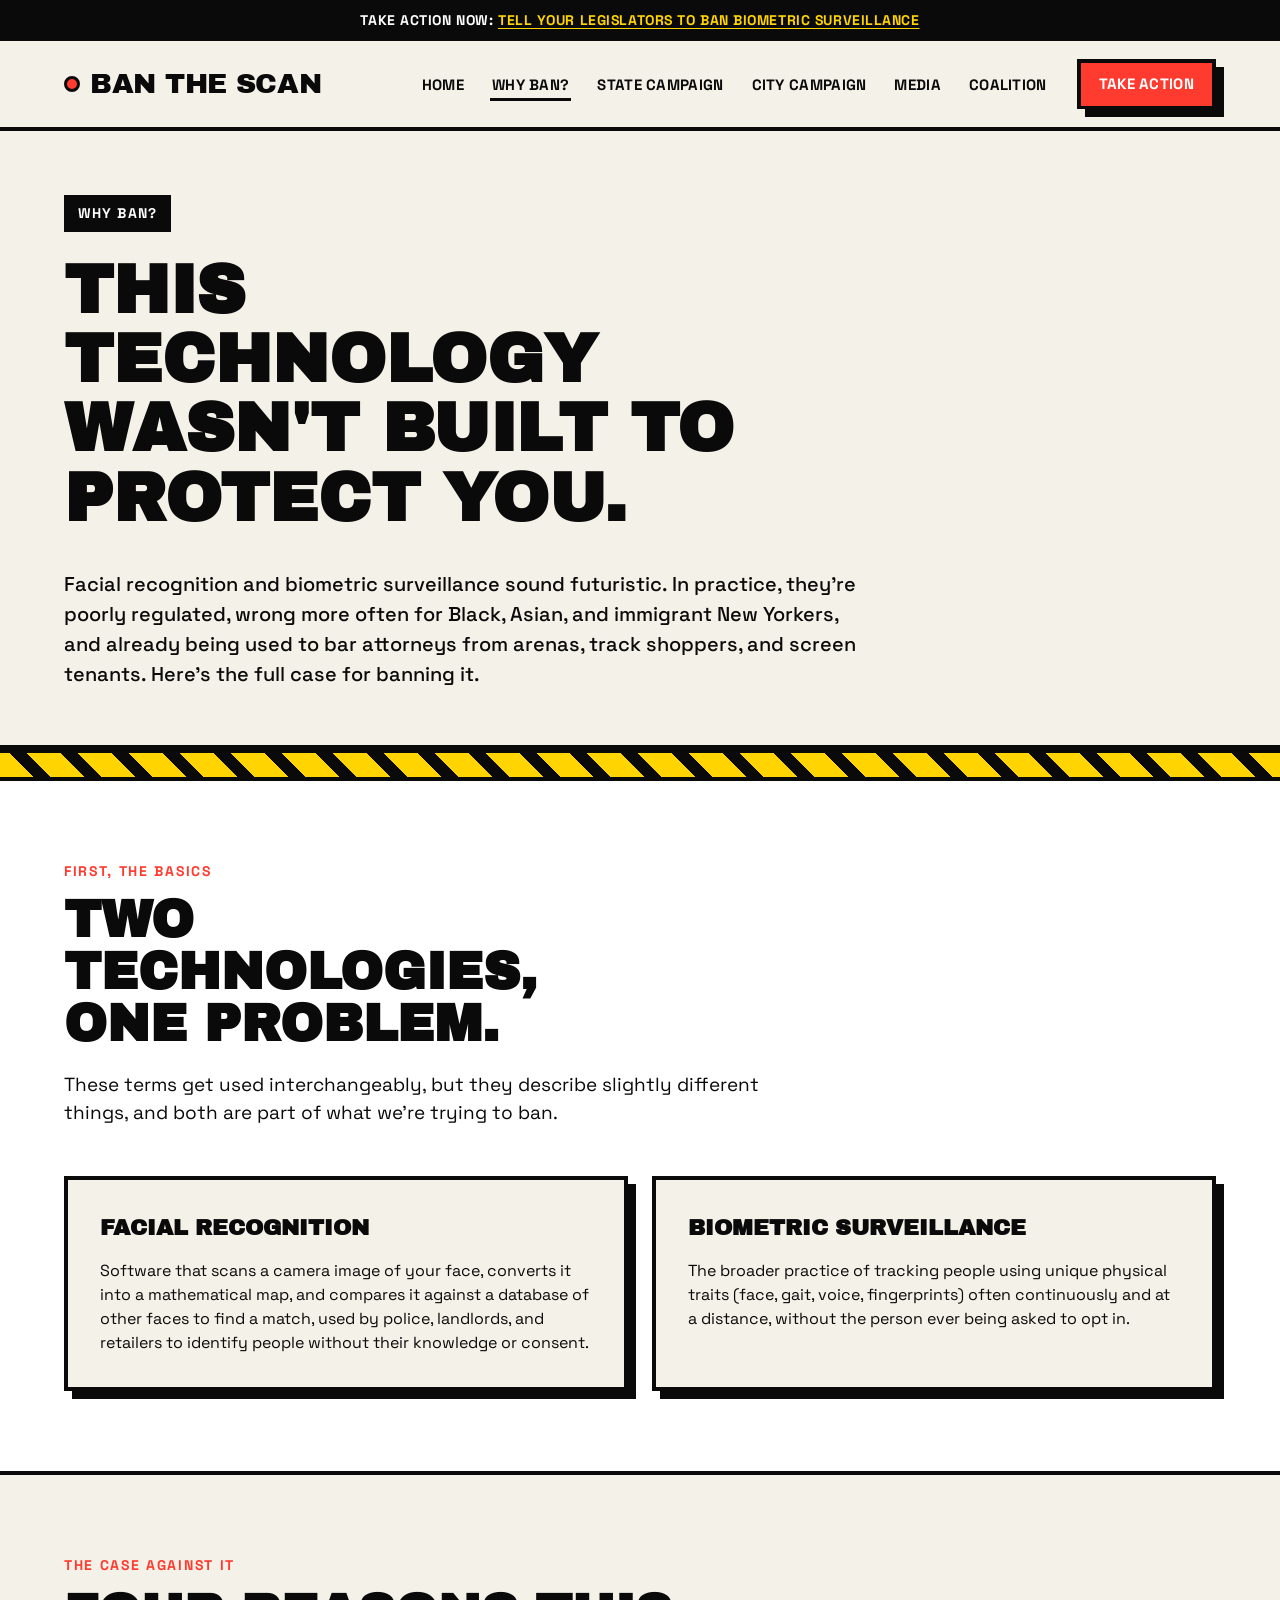
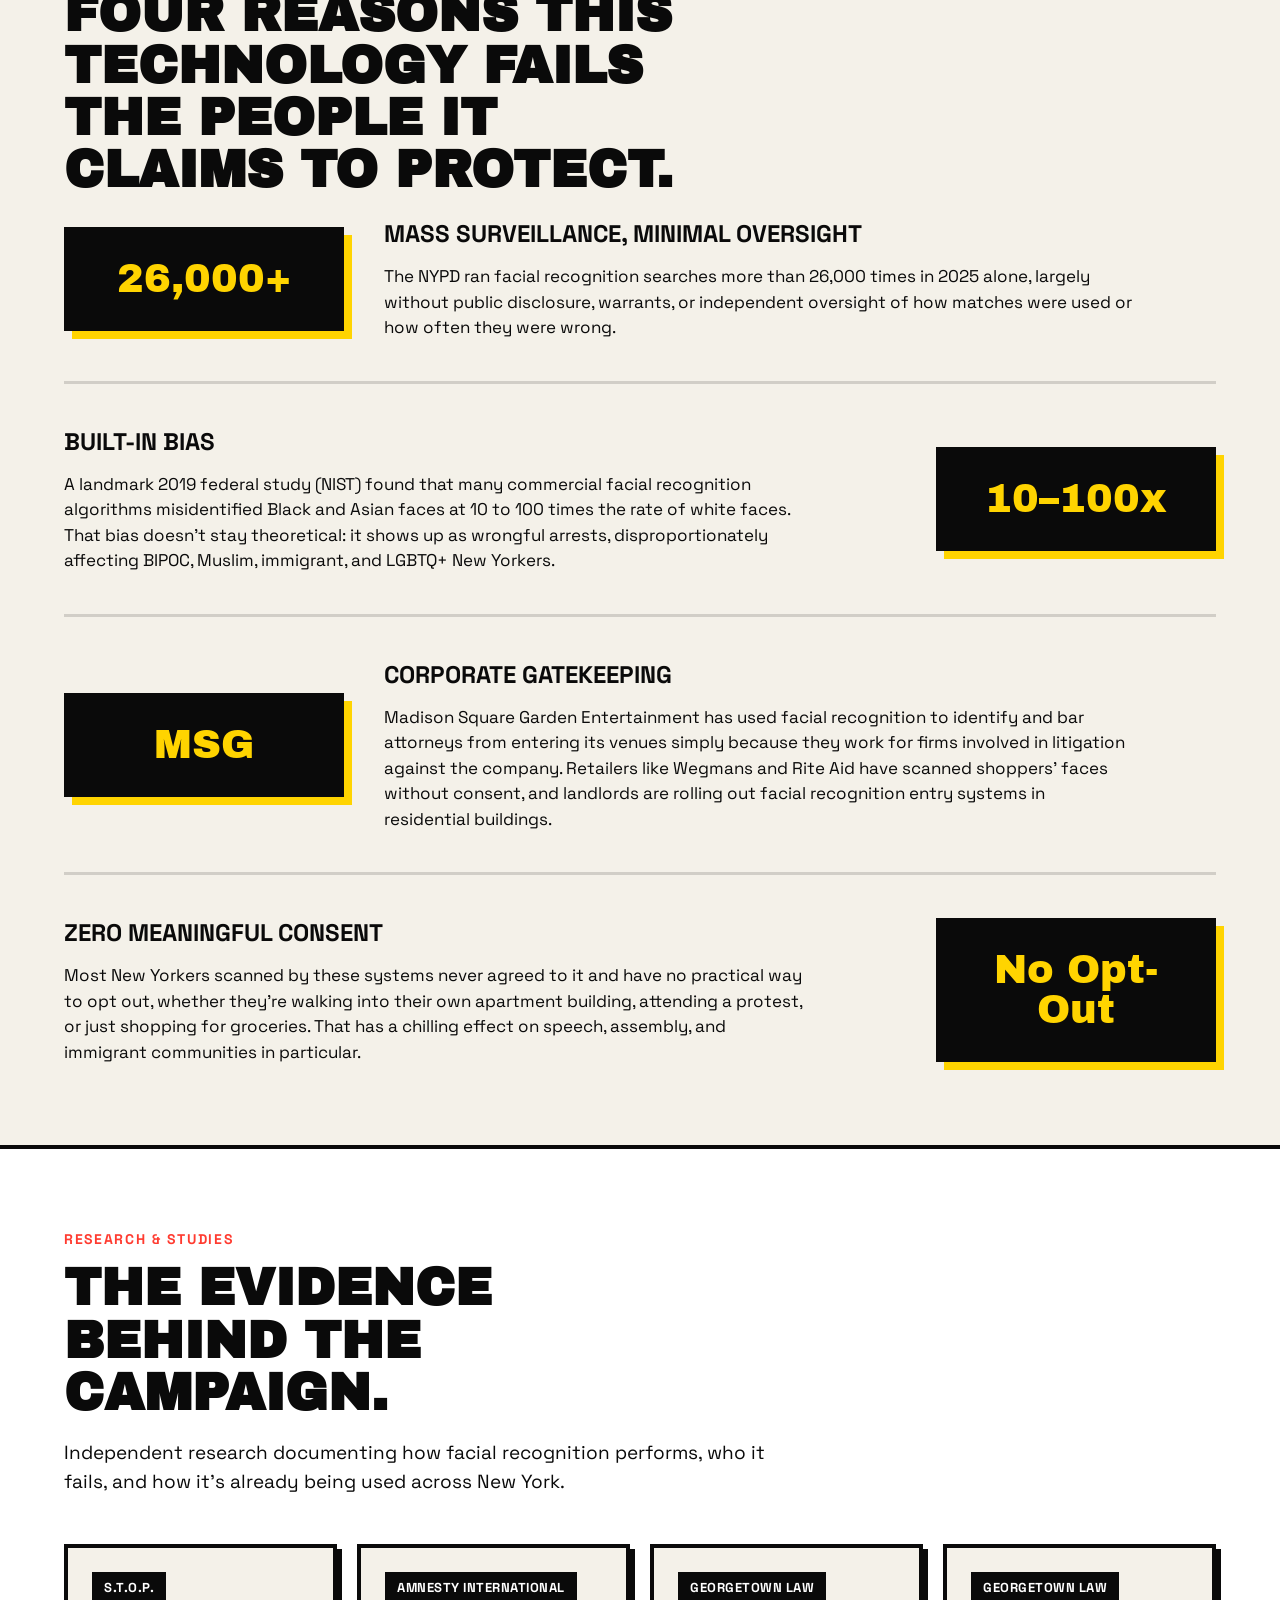
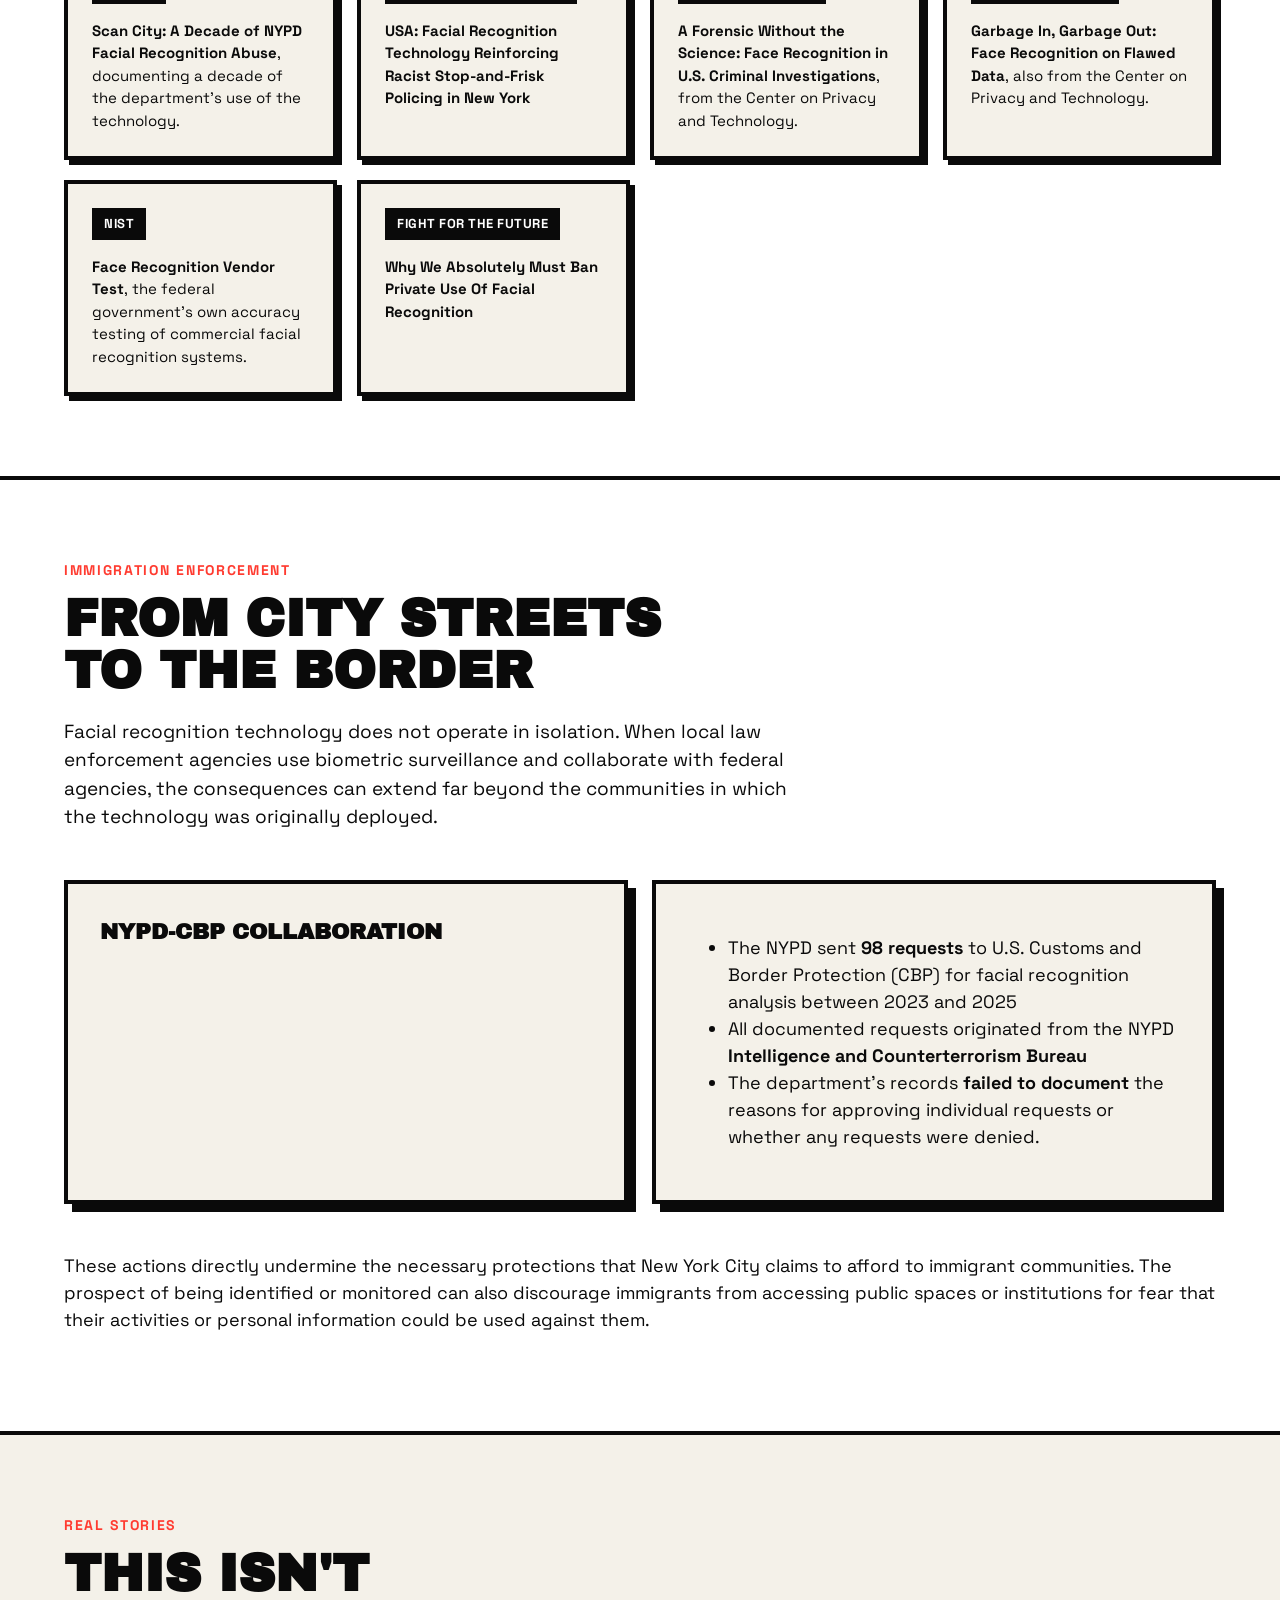
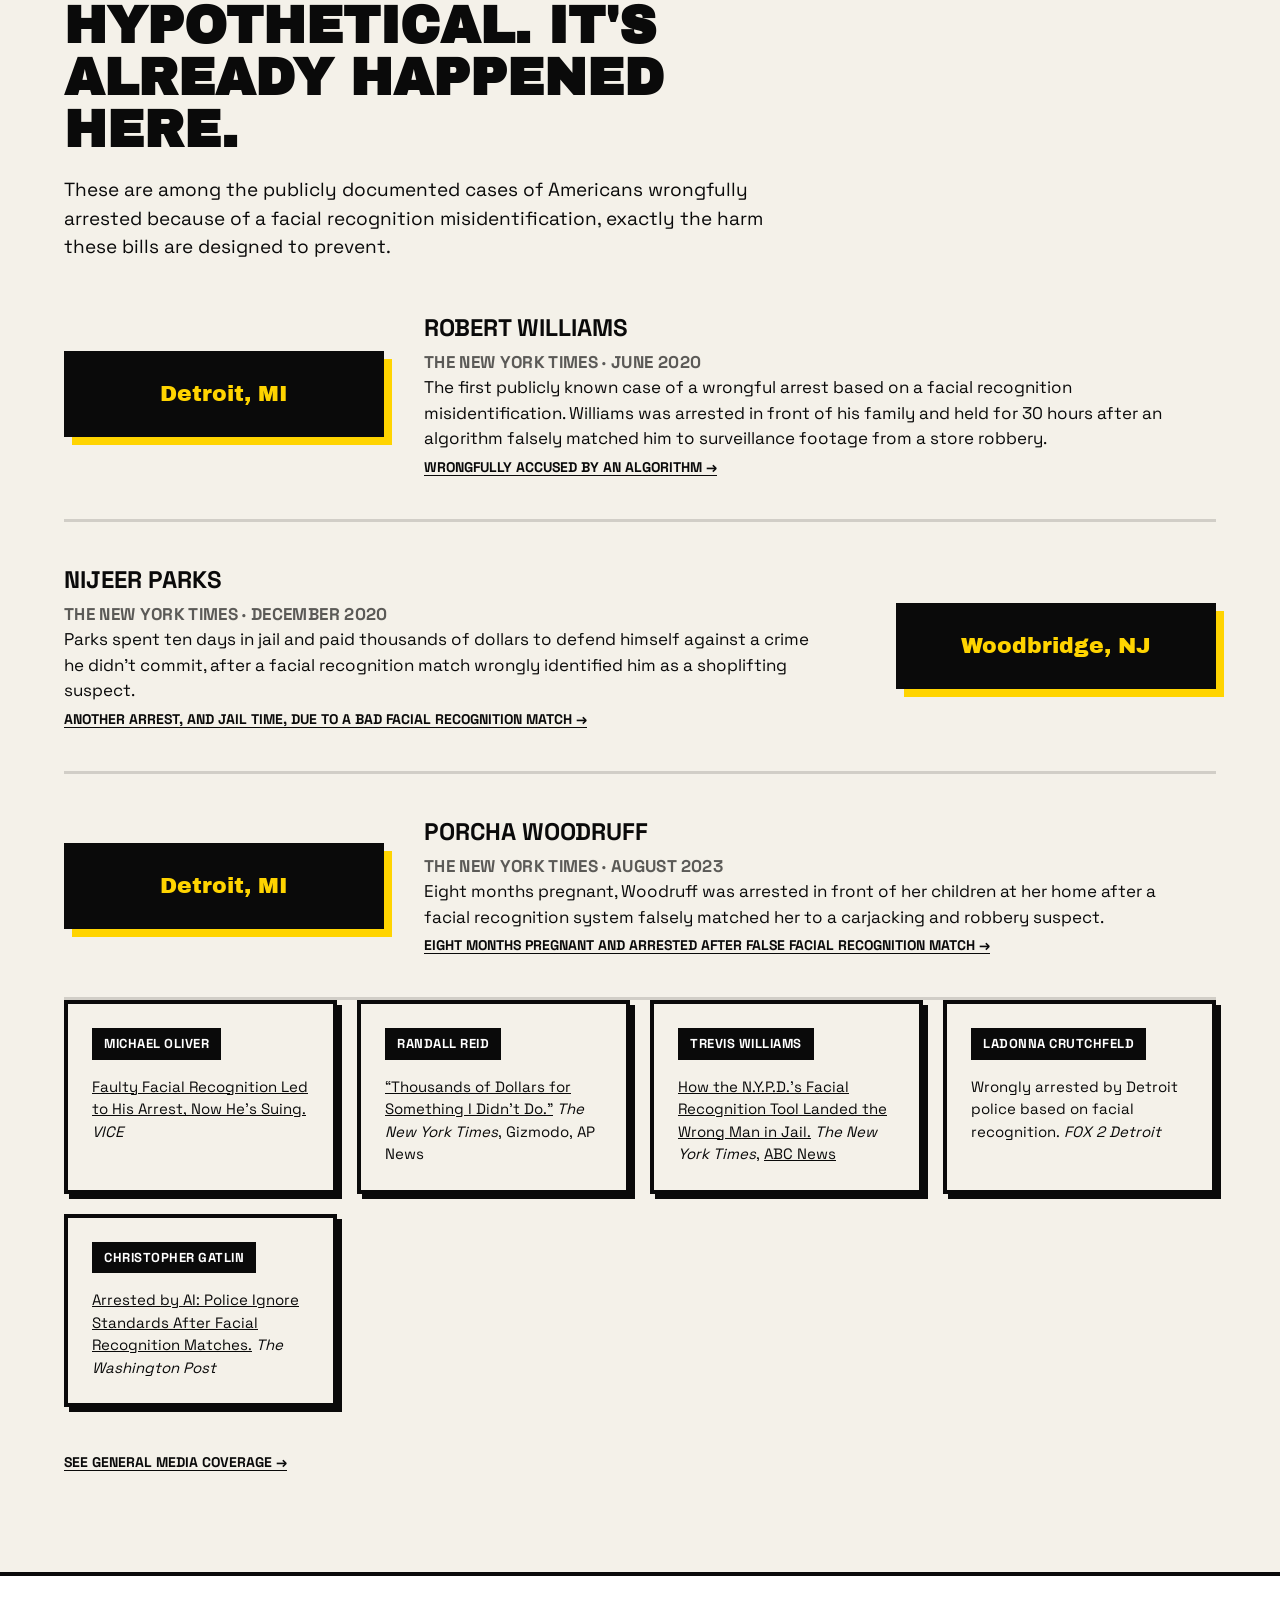
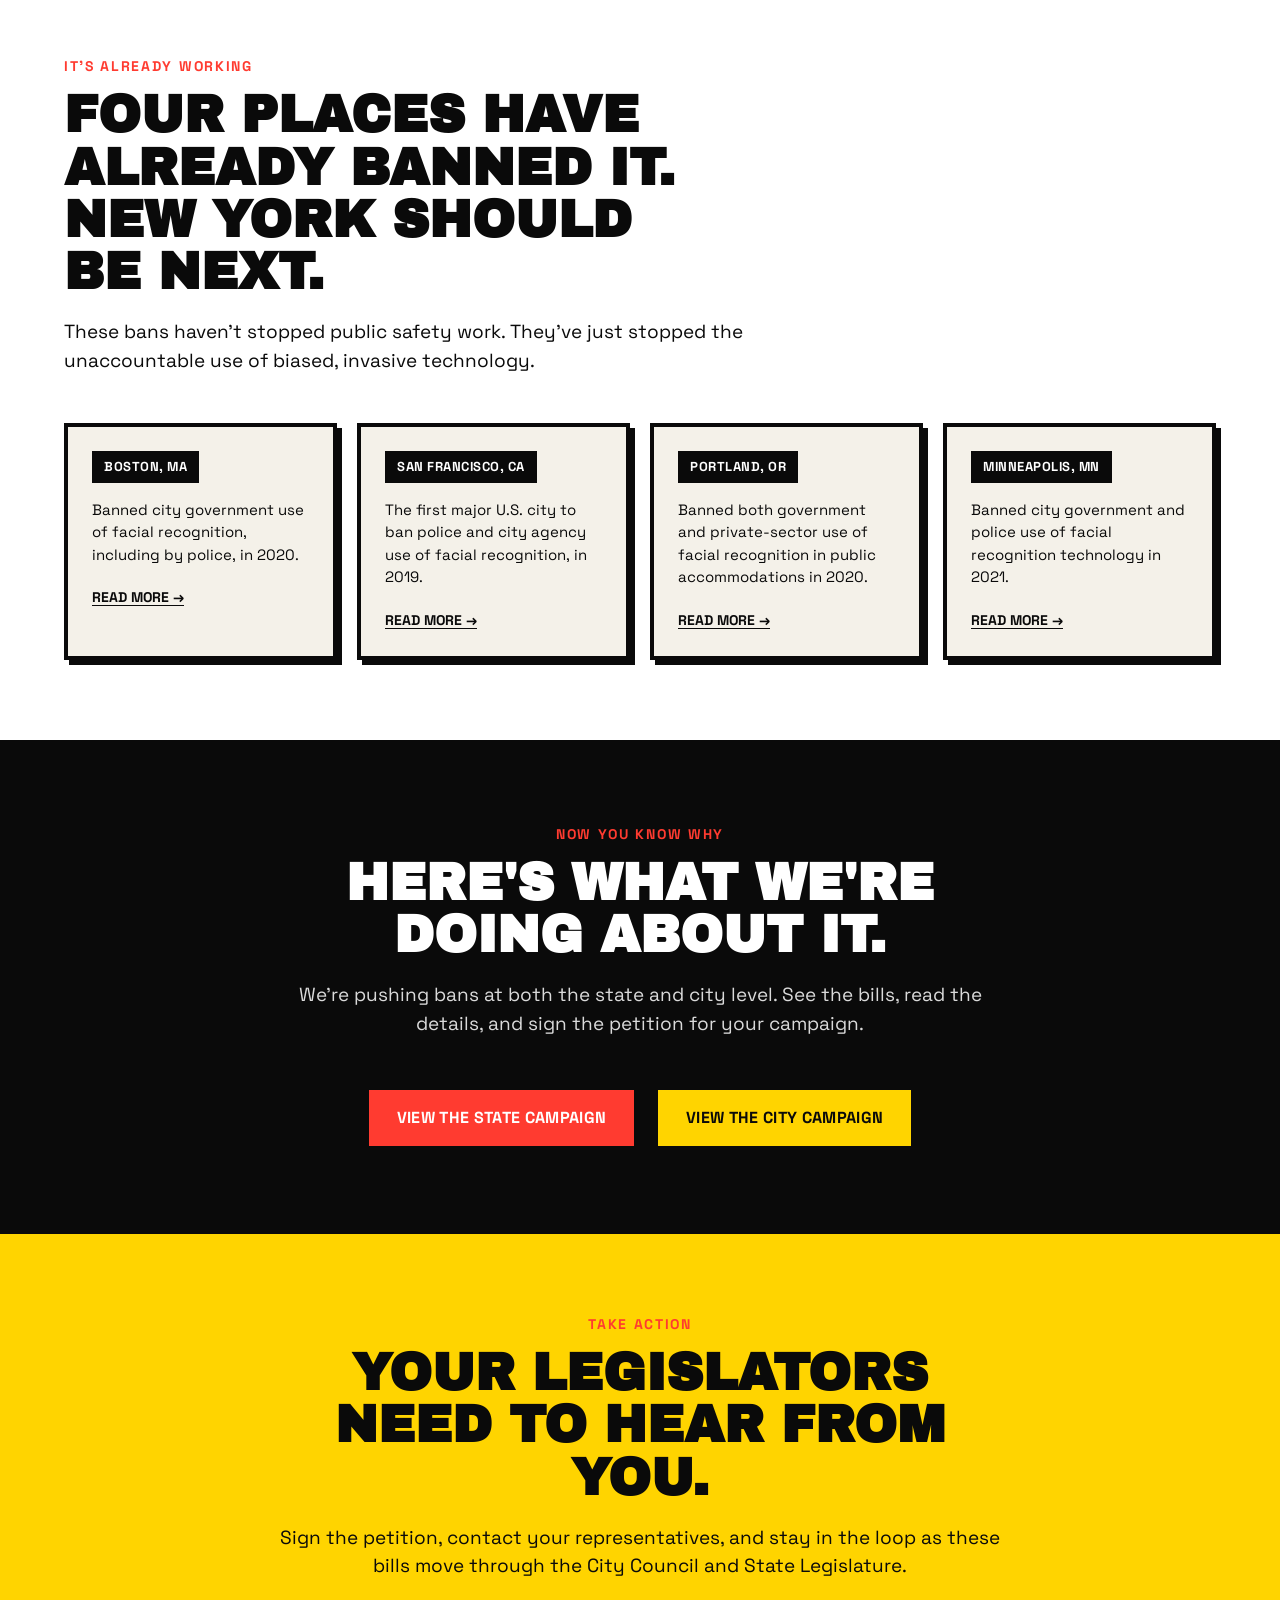
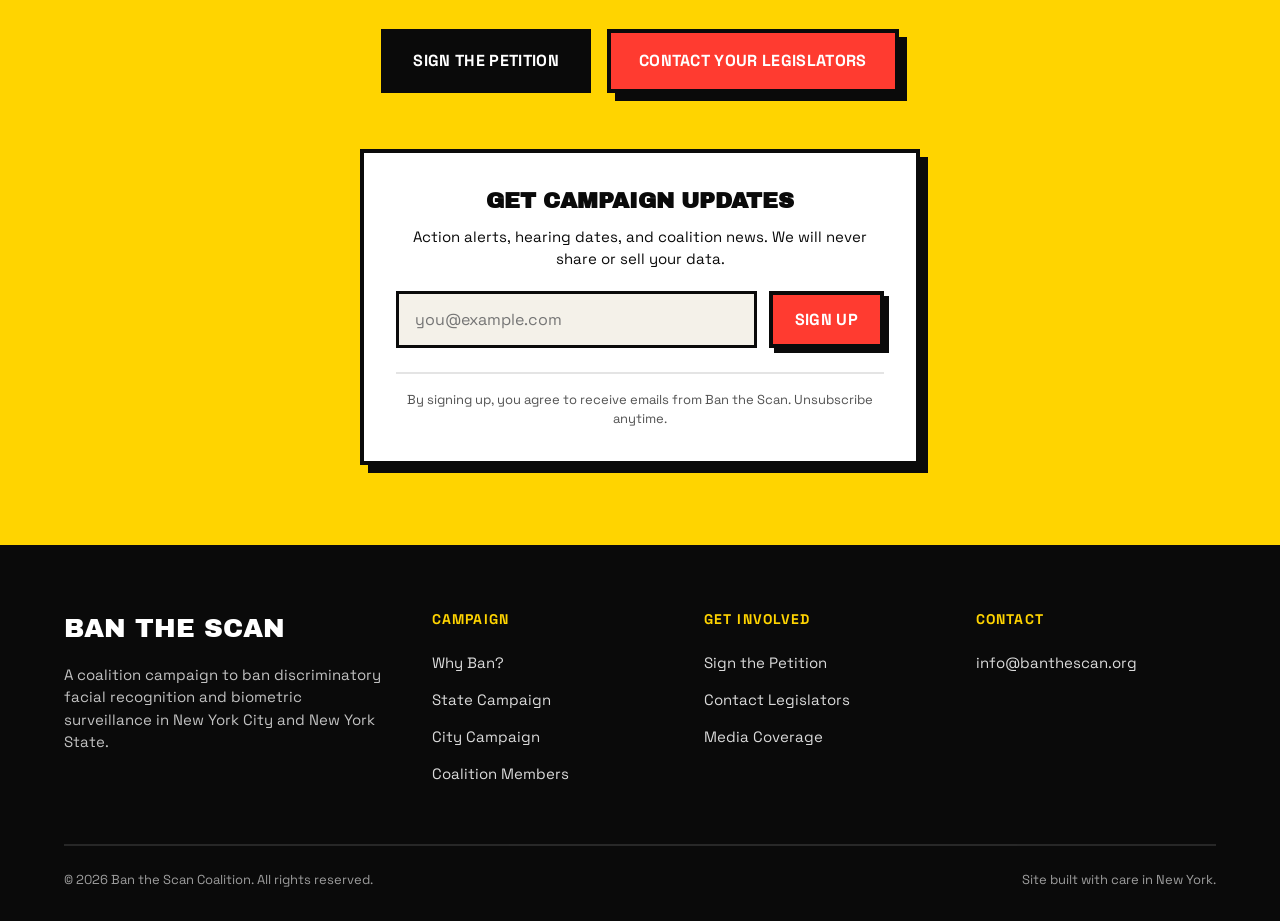
==== commit 30735ae3: "Updated About" ====
--- a/about.html
+++ b/about.html
@@ -216,6 +216,38 @@
             </div>
         </div>
     </section>
+
+<!-- IMMIGRATION ENFORCEMENT -->
+<section class="precedent" id="immigration">
+    <div class="wrap">
+        <p class="section-label">Immigration Enforcement</p>
+        <h2 class="section-heading">From City Streets to the Border</h2>
+        <p class="section-intro">Facial recognition technology does not operate in isolation. When local law enforcement agencies use biometric surveillance and collaborate with federal agencies, the consequences can extend far beyond the communities in which the technology was originally deployed.</p>
+
+        <div class="definitions-grid">
+            
+            <div class="definition-card">
+                <h3>NYPD-CBP Collaboration</h3>
+                <p>
+</p>
+            </div>
+            
+            <div class="definition-card">
+                <h3></h3>
+                <p><ul>
+  <li>The NYPD sent <strong>98 requests</strong> to U.S. Customs and Border Protection (CBP) for facial recognition analysis between 2023 and 2025</li>
+  <li>All documented requests originated from the NYPD <strong>Intelligence and Counterterrorism Bureau</strong></li>
+  <li>The department’s records <strong>failed to document</strong> the reasons for approving individual requests or whether any requests were denied.</li>
+</ul>
+</p>
+            </div>
+            
+        </div>
+
+        <p class="section-intro"><p>These actions directly undermine the necessary protections that New York City claims to afford to immigrant communities. The prospect of being identified or monitored can also discourage immigrants from accessing public spaces or institutions for fear that their activities or personal information could be used against them.</p>
+</p>
+    </div>
+</section>
 
     <!-- REAL STORIES -->
     <section class="case-against" id="real-stories">
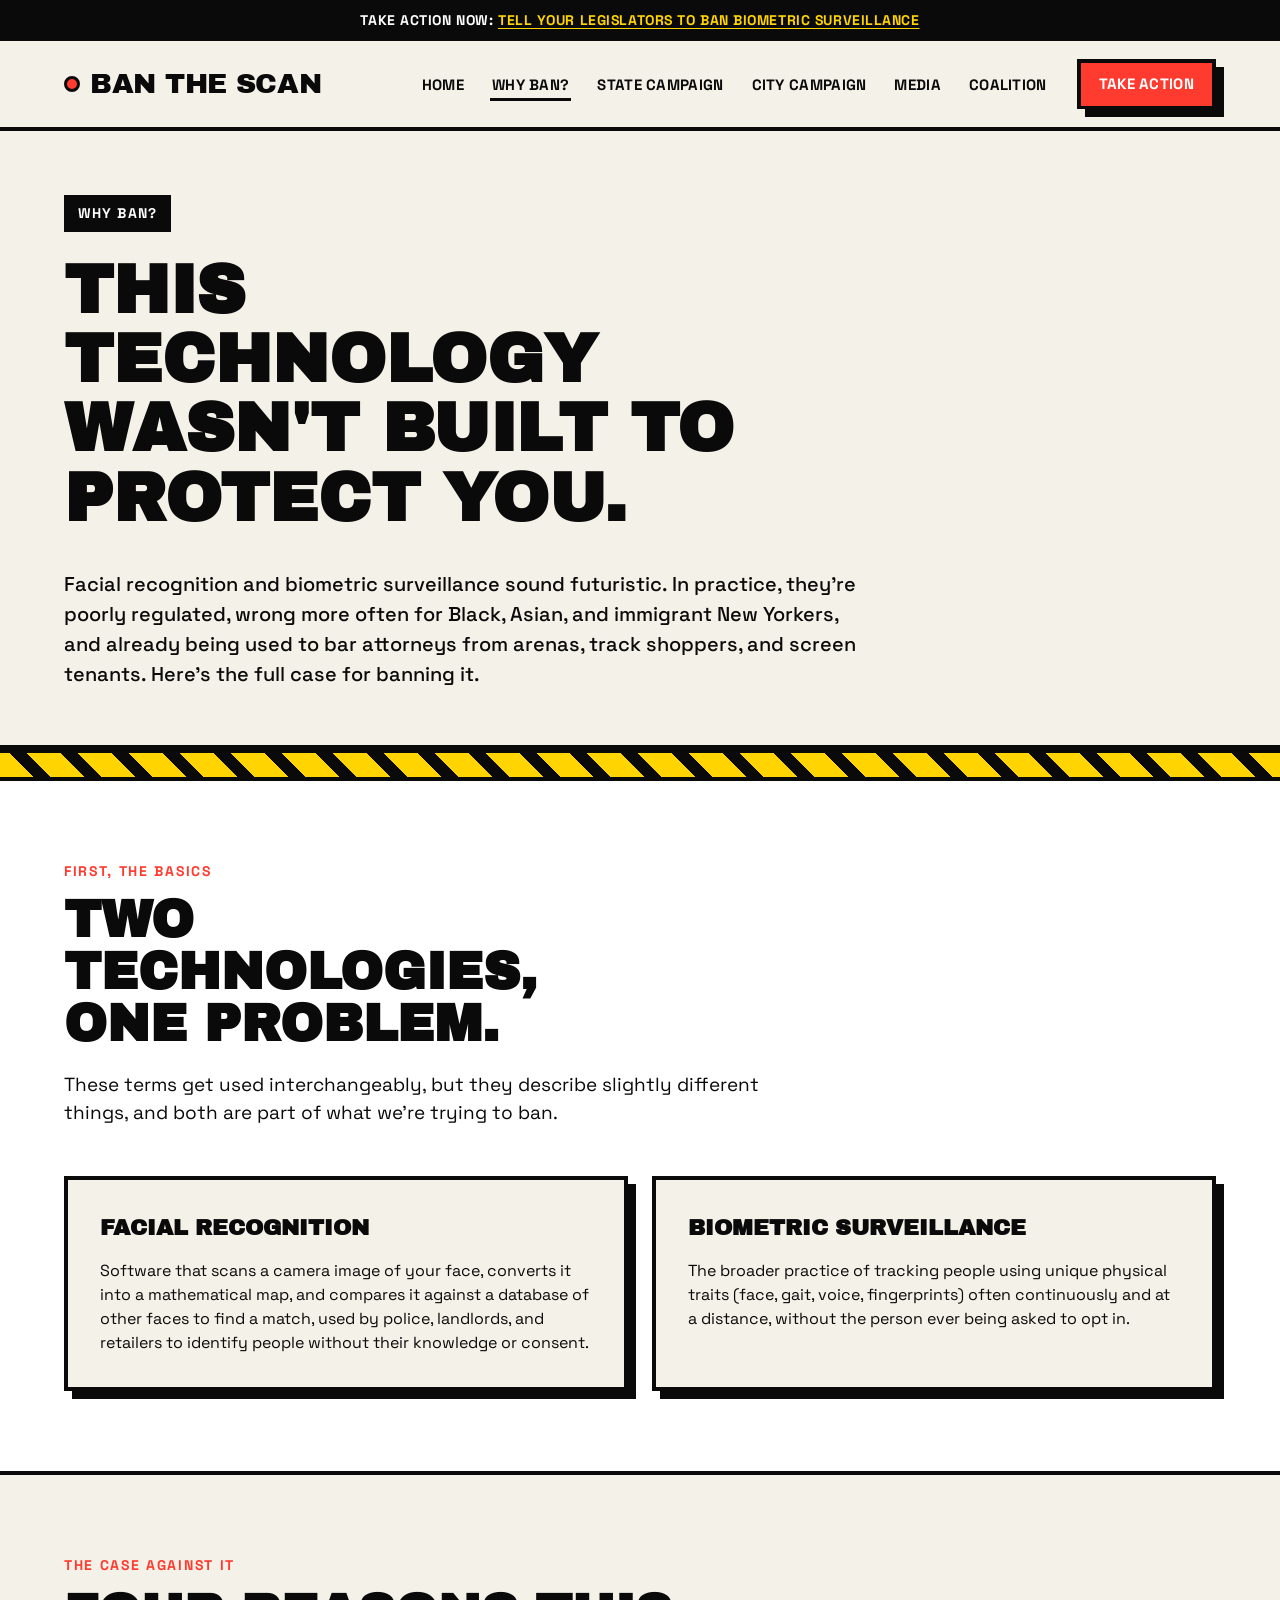
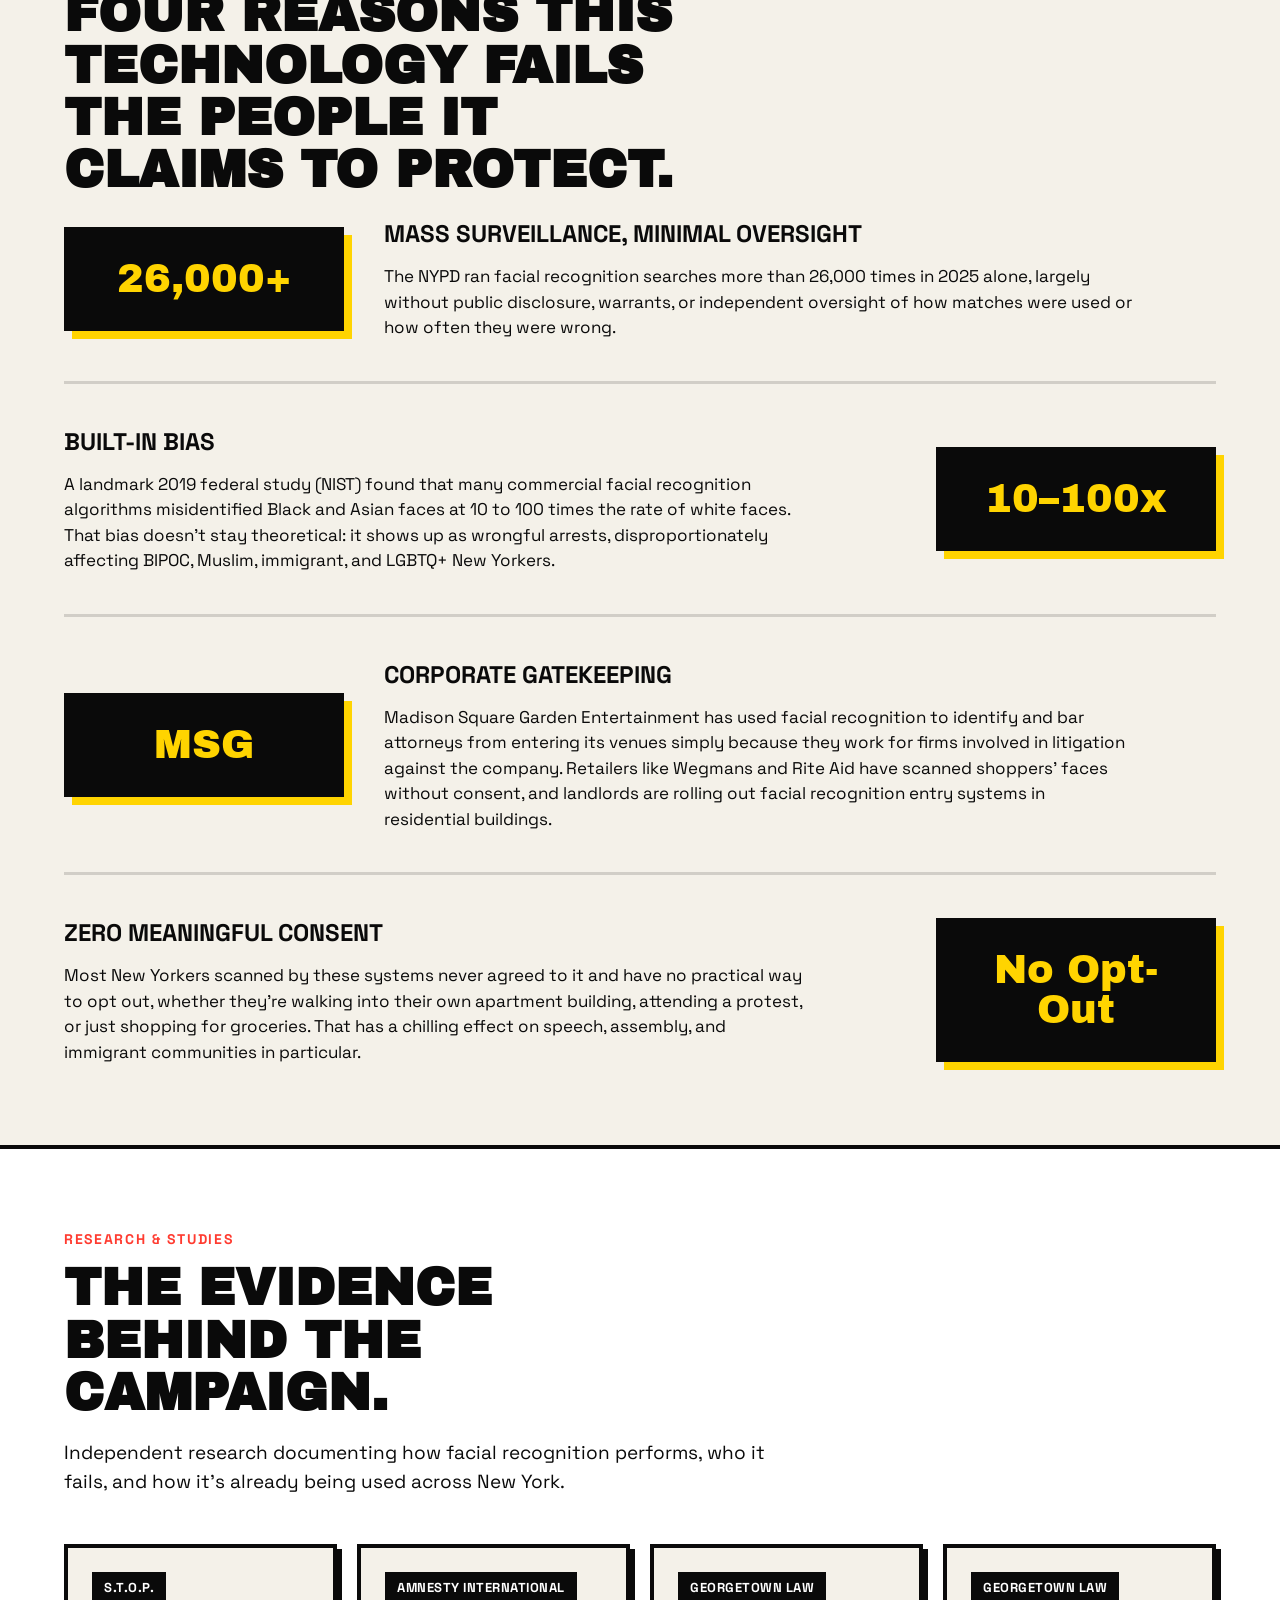
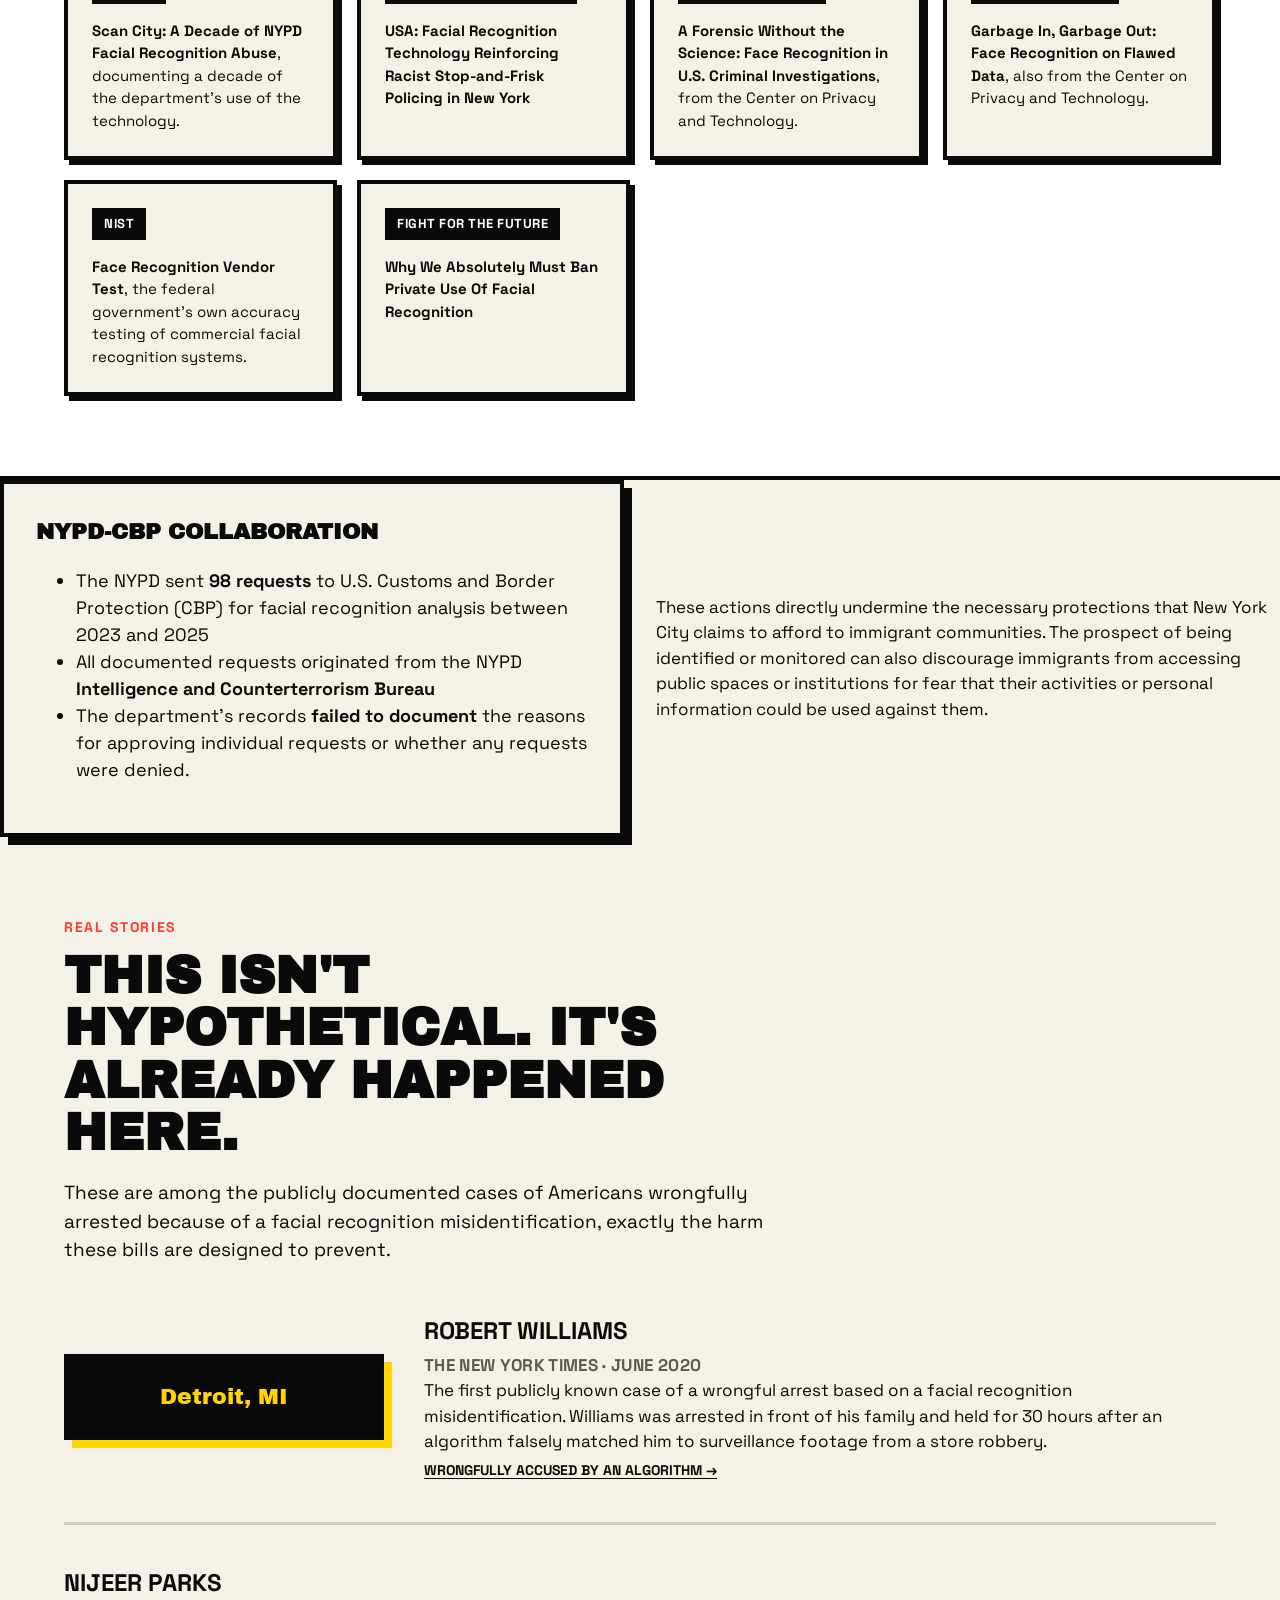
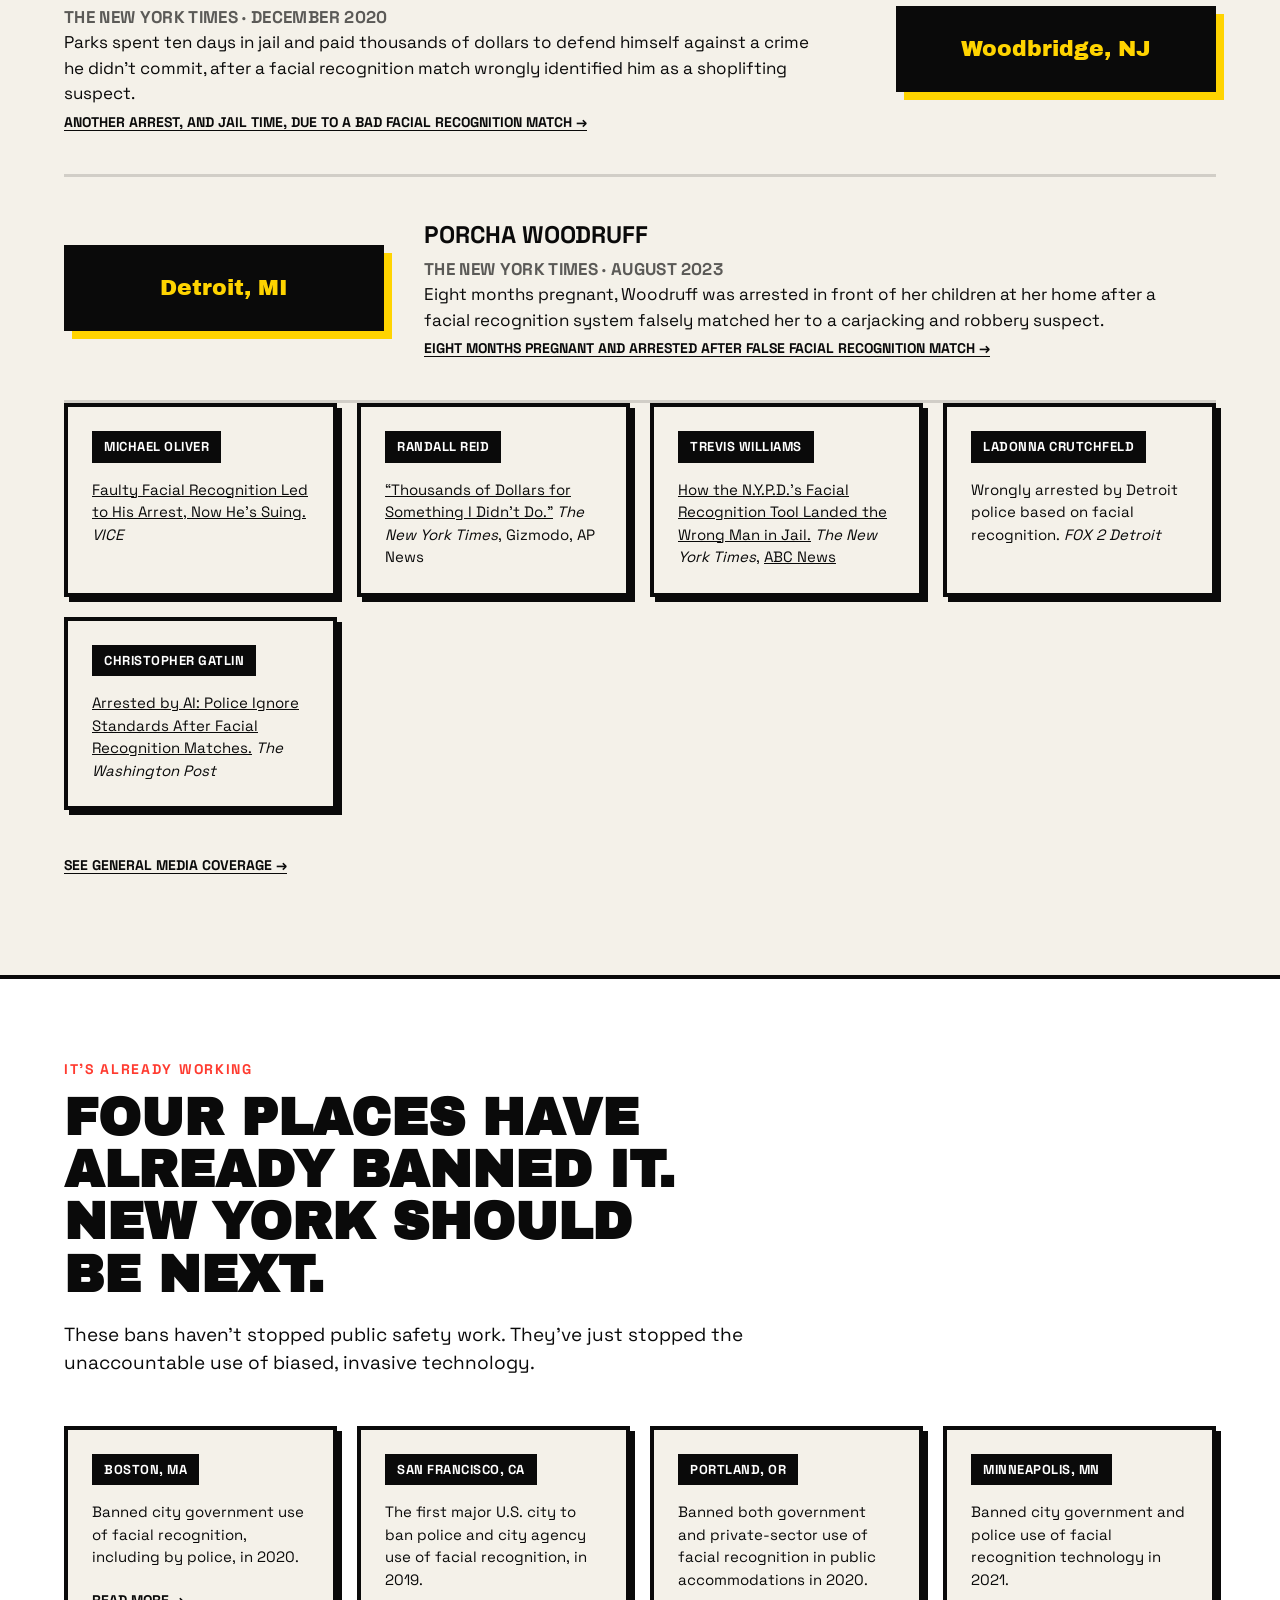
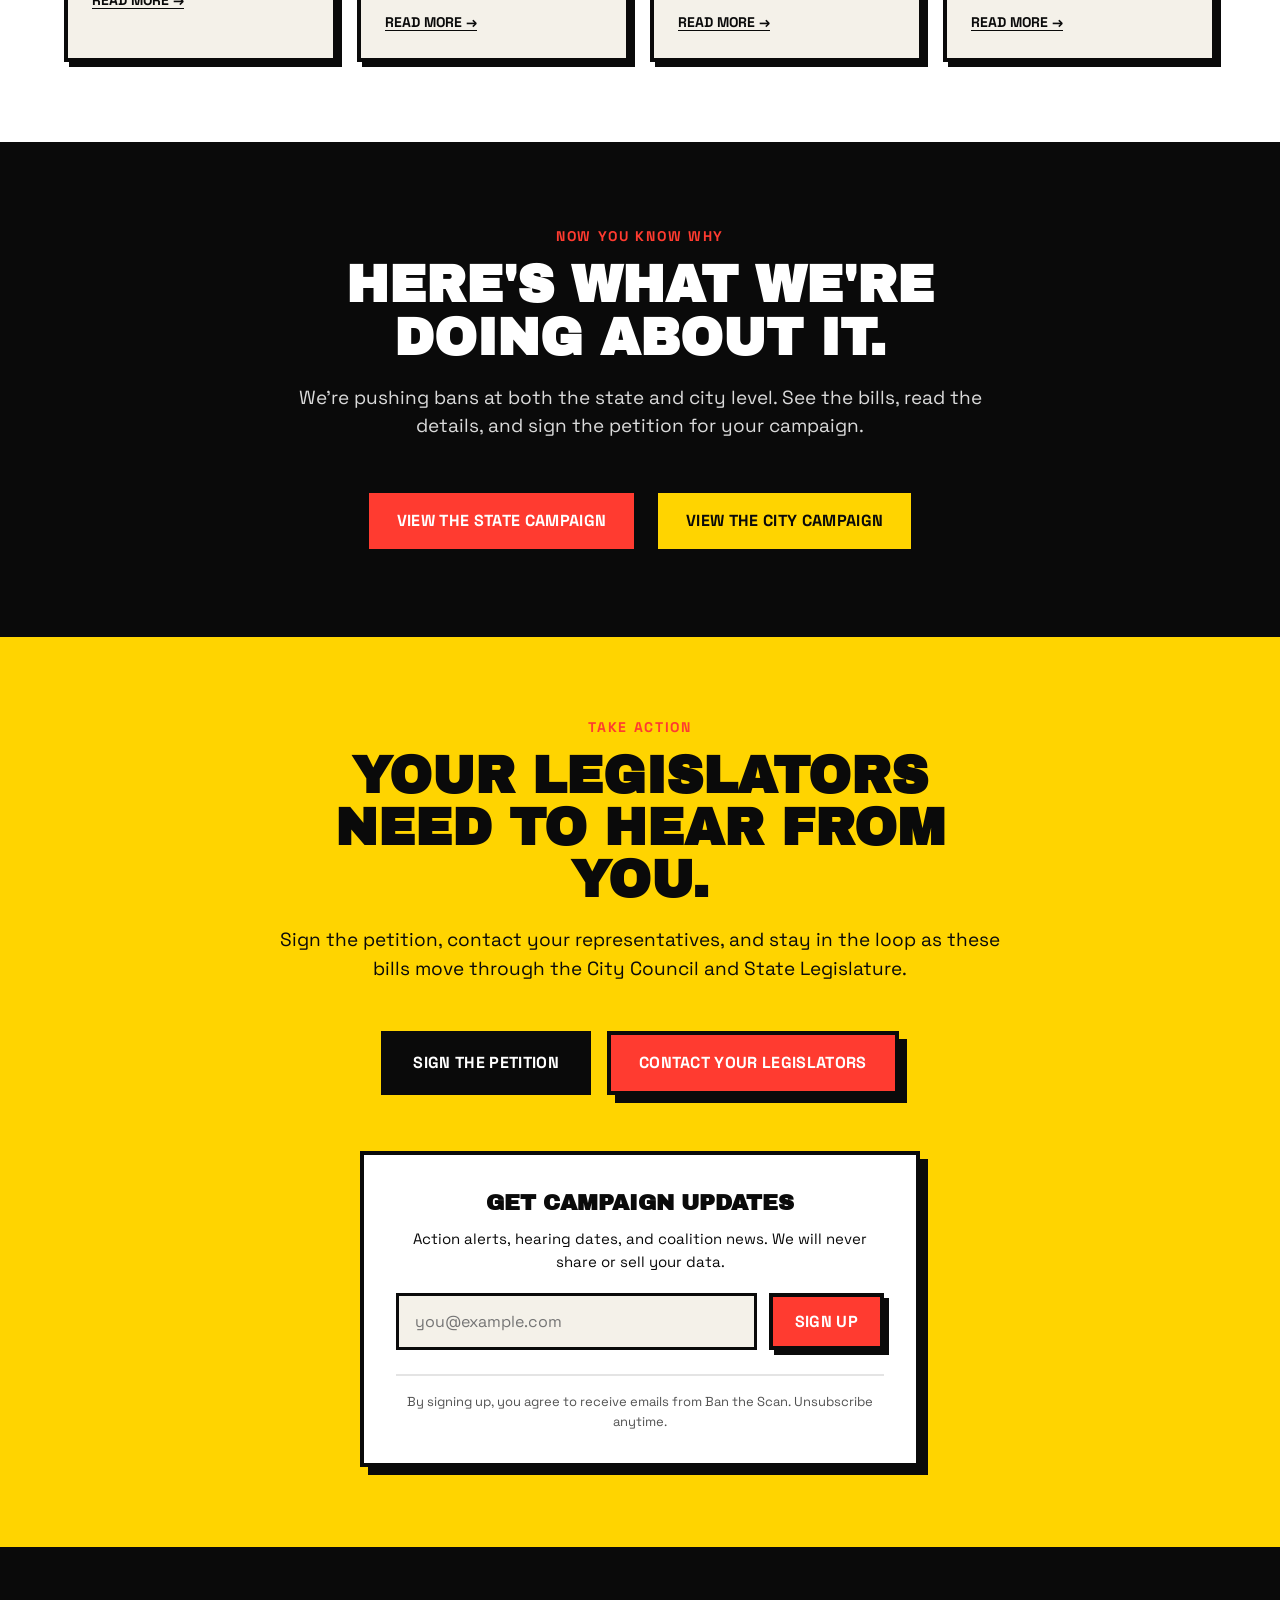
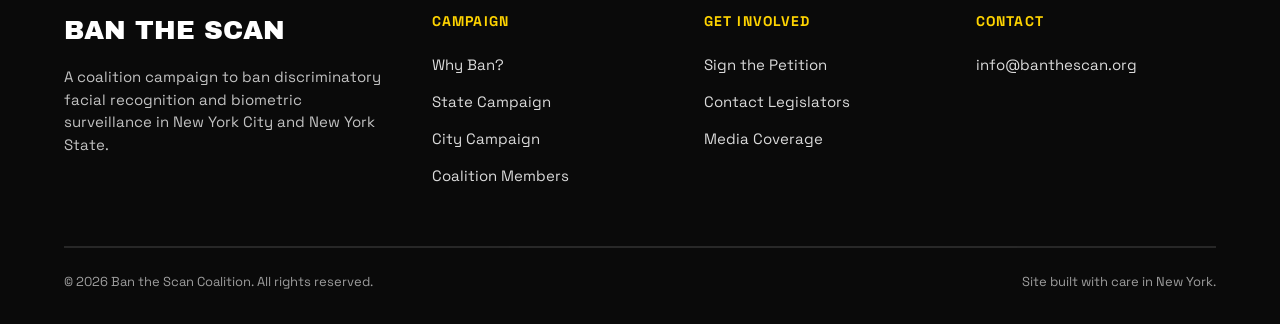
==== commit 473887c4: "Updated About and 1 other file" ====
--- a/about.html
+++ b/about.html
@@ -217,37 +217,27 @@
         </div>
     </section>
 
-<!-- IMMIGRATION ENFORCEMENT -->
-<section class="precedent" id="immigration">
-    <div class="wrap">
-        <p class="section-label">Immigration Enforcement</p>
-        <h2 class="section-heading">From City Streets to the Border</h2>
-        <p class="section-intro">Facial recognition technology does not operate in isolation. When local law enforcement agencies use biometric surveillance and collaborate with federal agencies, the consequences can extend far beyond the communities in which the technology was originally deployed.</p>
-
-        <div class="definitions-grid">
-            
-            <div class="definition-card">
-                <h3>NYPD-CBP Collaboration</h3>
-                <p>
-</p>
-            </div>
-            
-            <div class="definition-card">
-                <h3></h3>
-                <p><ul>
+    <!-- IMMIGRATION ENFORCEMENT -->
+<div class="immigration-layout">
+    <div class="definitions-grid">
+        
+        <div class="definition-card">
+            <h3>NYPD-CBP Collaboration</h3>
+            <div><ul>
   <li>The NYPD sent <strong>98 requests</strong> to U.S. Customs and Border Protection (CBP) for facial recognition analysis between 2023 and 2025</li>
   <li>All documented requests originated from the NYPD <strong>Intelligence and Counterterrorism Bureau</strong></li>
   <li>The department’s records <strong>failed to document</strong> the reasons for approving individual requests or whether any requests were denied.</li>
 </ul>
-</p>
-            </div>
-            
-        </div>
-
-        <p class="section-intro"><p>These actions directly undermine the necessary protections that New York City claims to afford to immigrant communities. The prospect of being identified or monitored can also discourage immigrants from accessing public spaces or institutions for fear that their activities or personal information could be used against them.</p>
-</p>
+</div>
+        </div>
+        
     </div>
-</section>
+
+    <div class="immigration-copy">
+        <p>These actions directly undermine the necessary protections that New York City claims to afford to immigrant communities. The prospect of being identified or monitored can also discourage immigrants from accessing public spaces or institutions for fear that their activities or personal information could be used against them.</p>
+
+    </div>
+</div>
 
     <!-- REAL STORIES -->
     <section class="case-against" id="real-stories">
--- a/assets/css/styles.css
+++ b/assets/css/styles.css
@@ -1194,6 +1194,30 @@
 }
 
 /* ==========================================================================
+   Immigration enforcement (NYPD / CBP)
+   ========================================================================== */
+
+.immigration-layout {
+    display: grid;
+    grid-template-columns: 1fr 1fr;
+    gap: 32px;
+    align-items: stretch;
+}
+
+.immigration-layout .definitions-grid {
+    grid-template-columns: 1fr;
+}
+
+.immigration-copy {
+    font-size: 17px;
+    align-self: center;
+}
+
+.immigration-copy p {
+    margin: 0;
+}
+
+/* ==========================================================================
    Contact your legislators (per-campaign)
    ========================================================================== */
 
@@ -1697,6 +1721,15 @@
     .footer-grid {
         grid-template-columns: 1fr 1fr;
     }
+
+    .immigration-layout {
+        grid-template-columns: 1fr;
+    }
+
+    .immigration-copy {
+        align-self: start;
+    }
+
 }
 
 @media (max-width: 720px) {
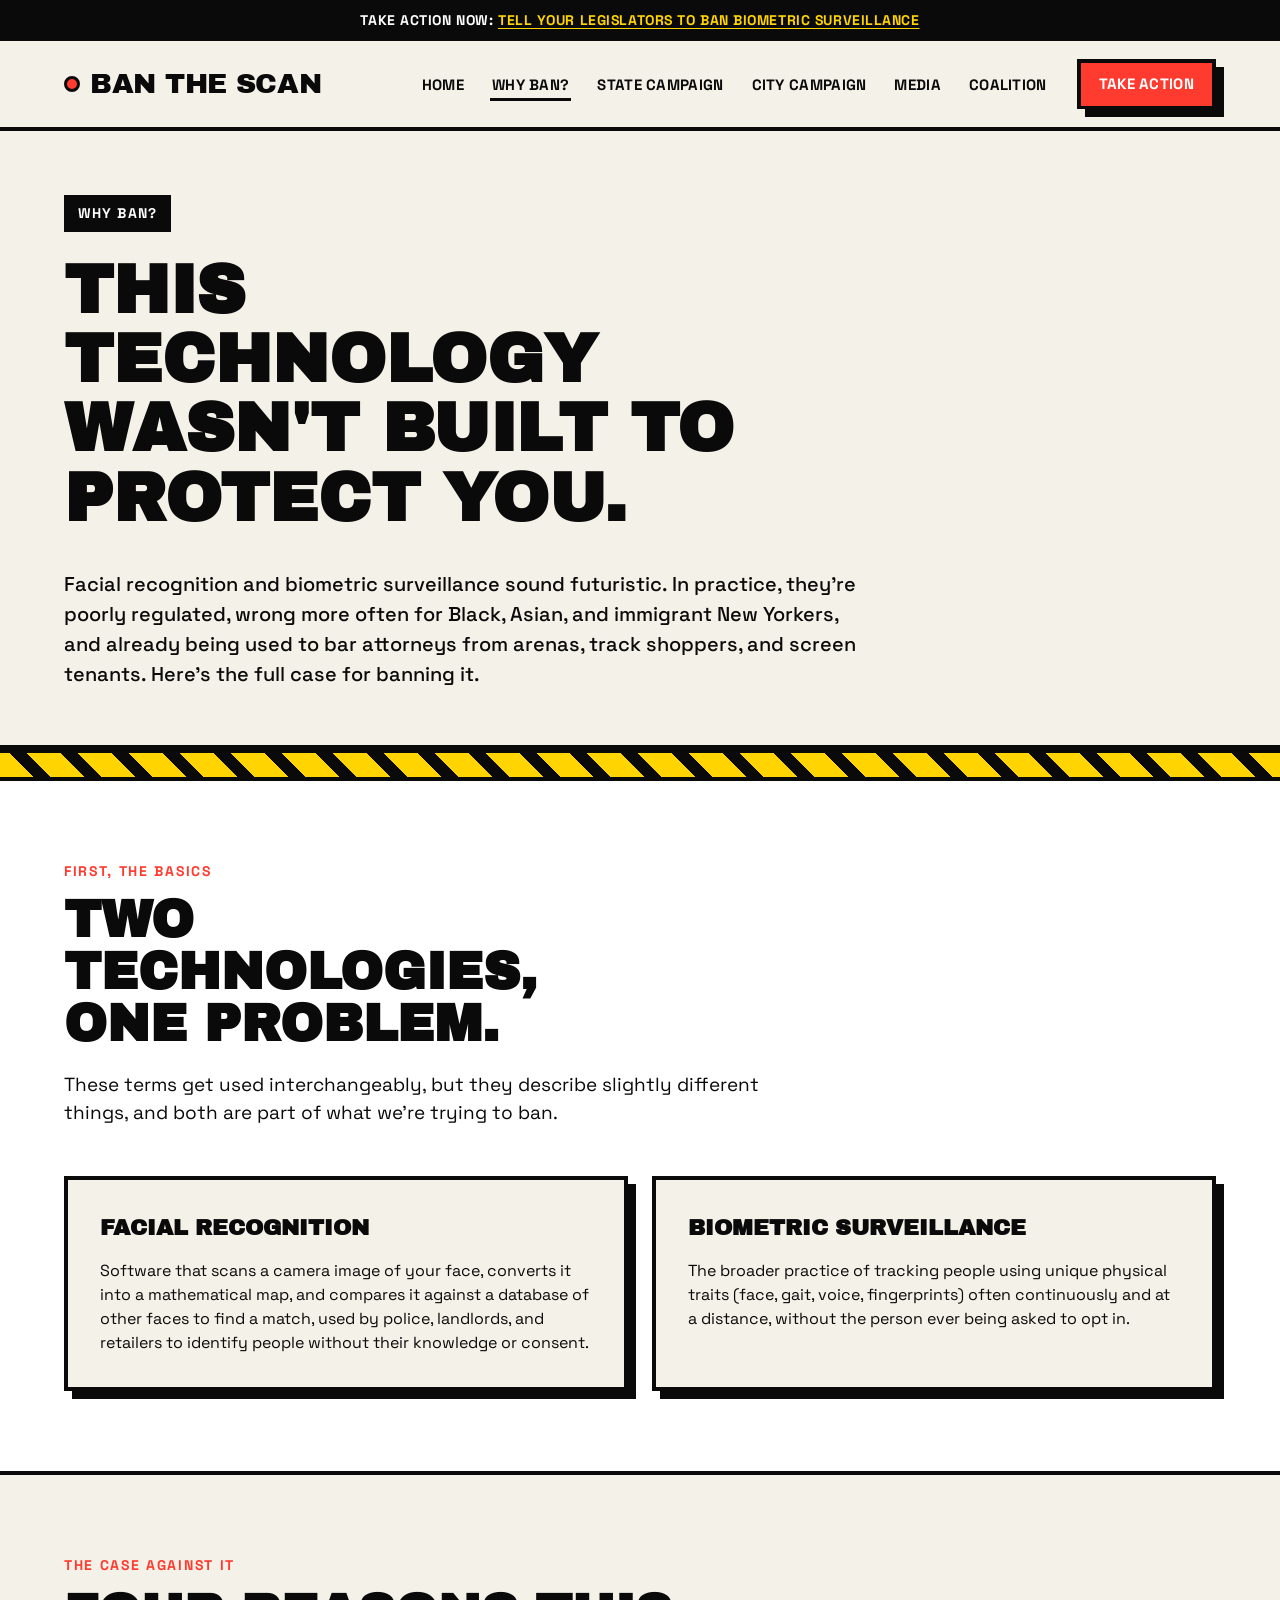
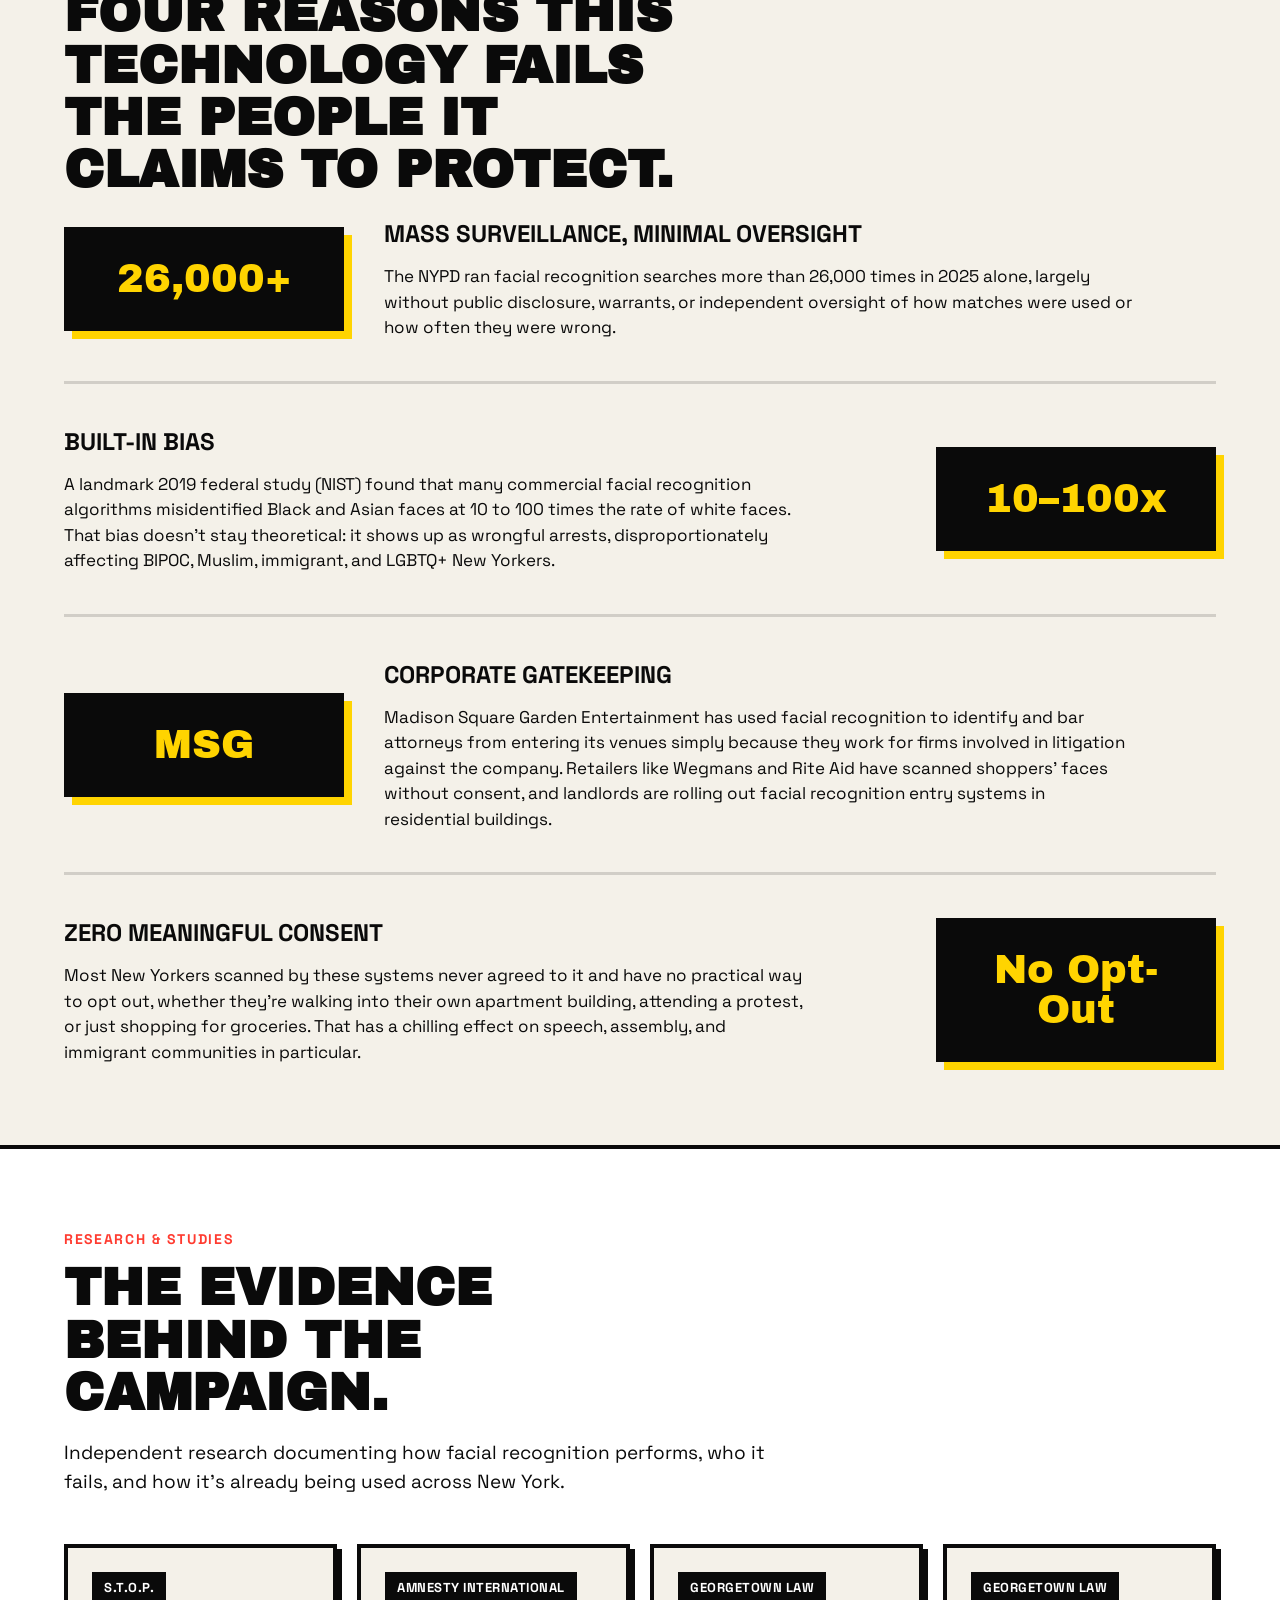
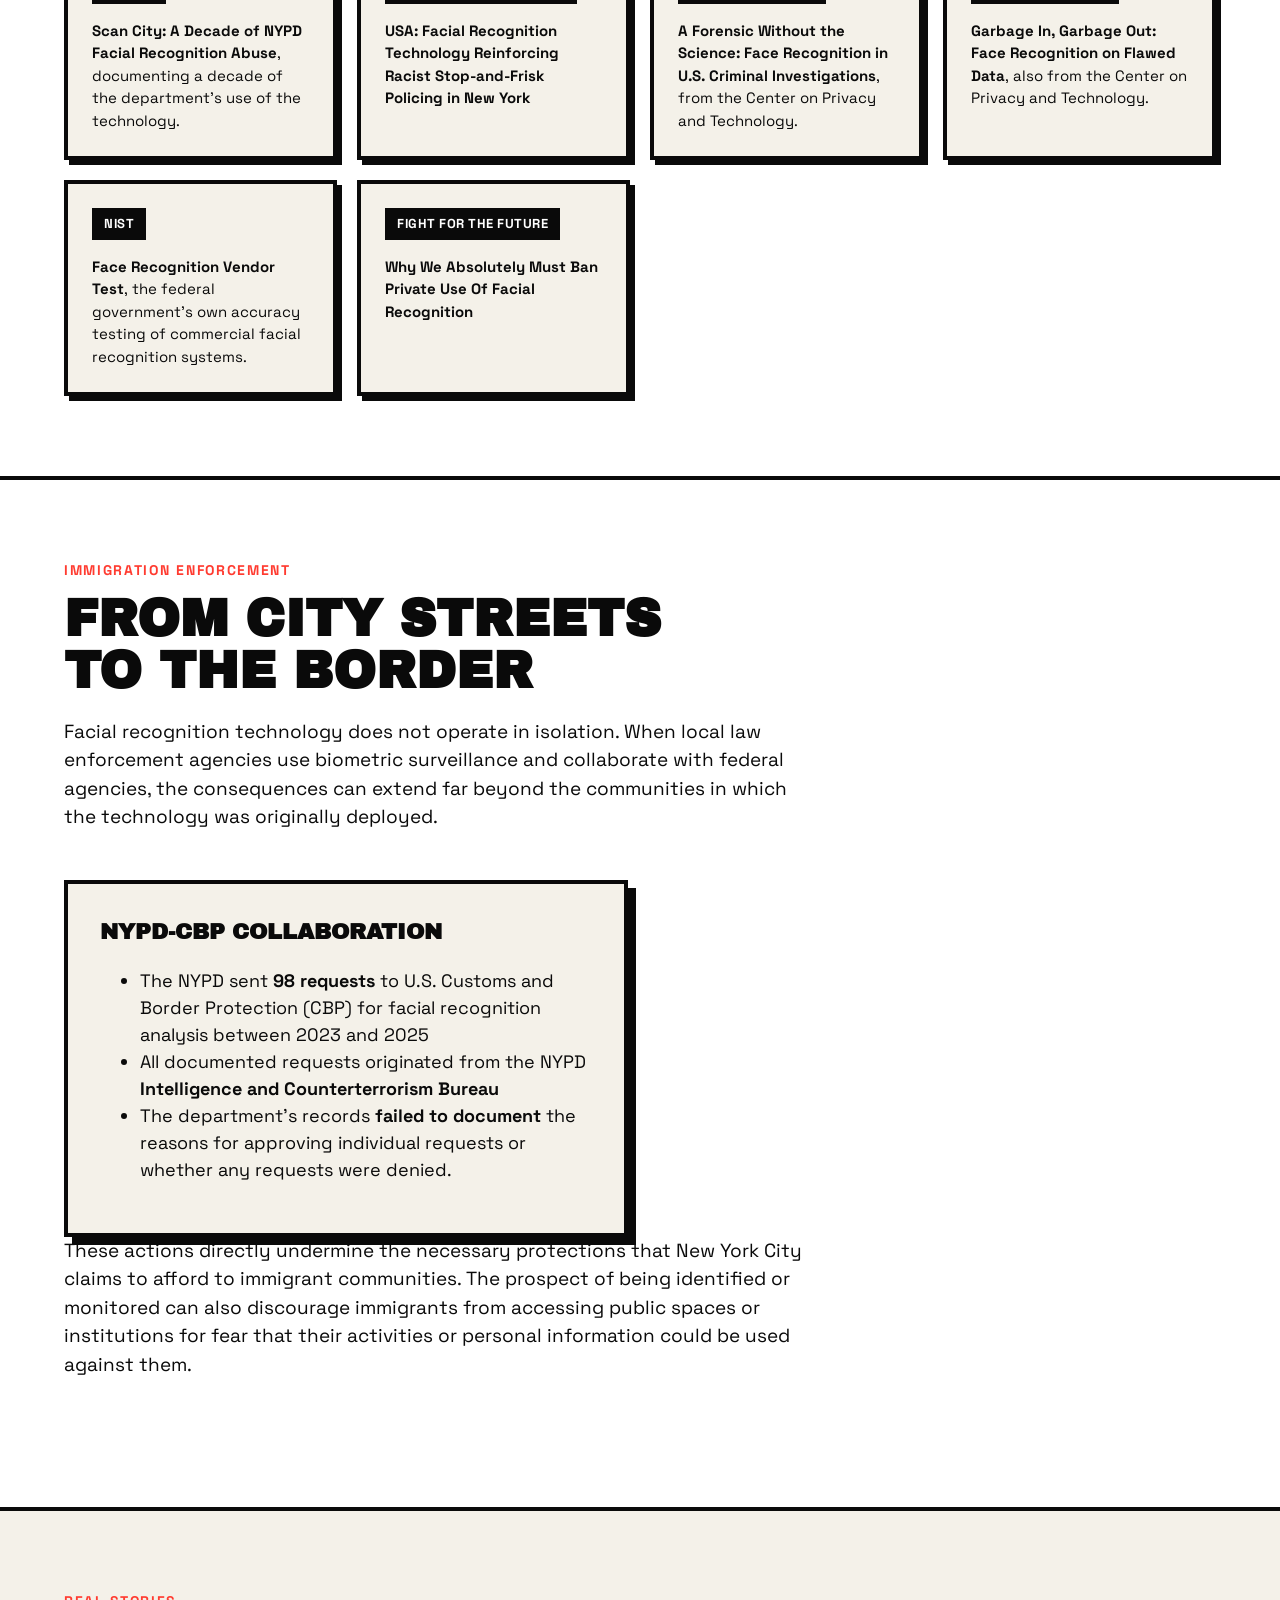
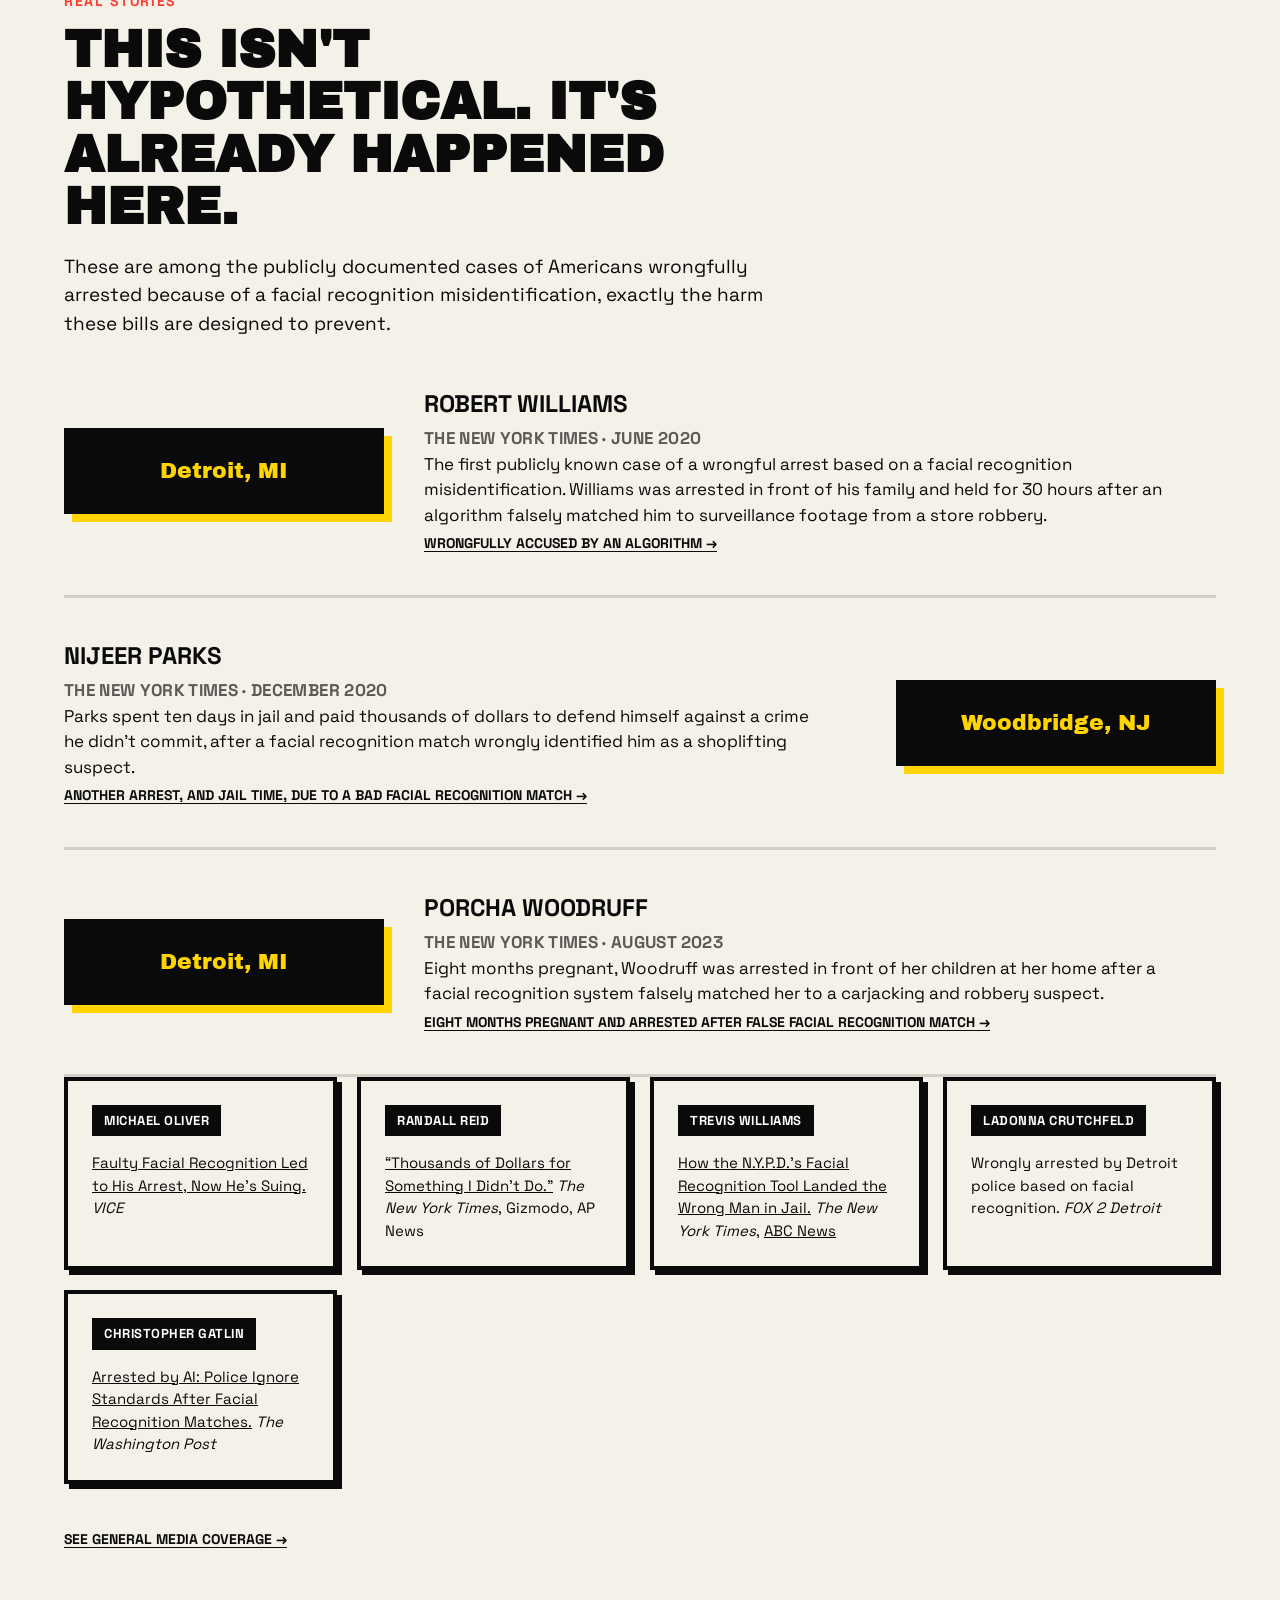
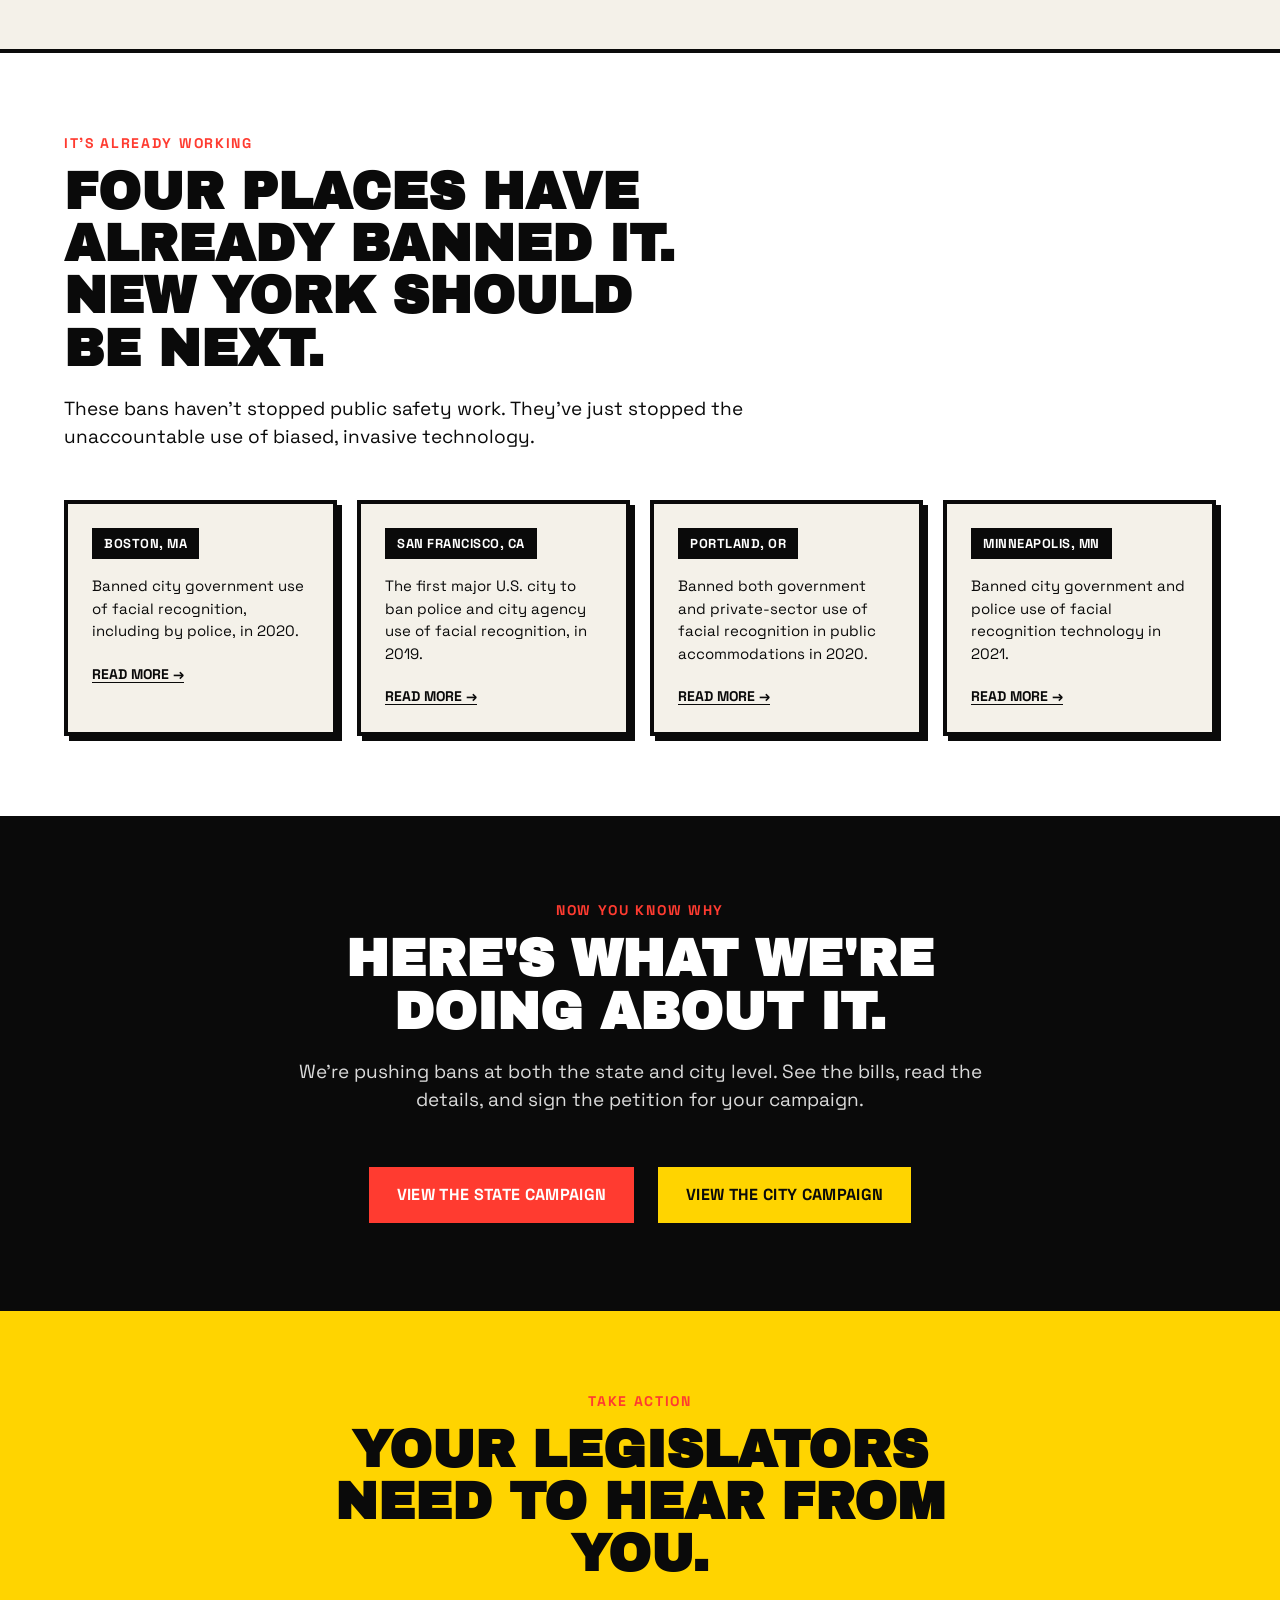
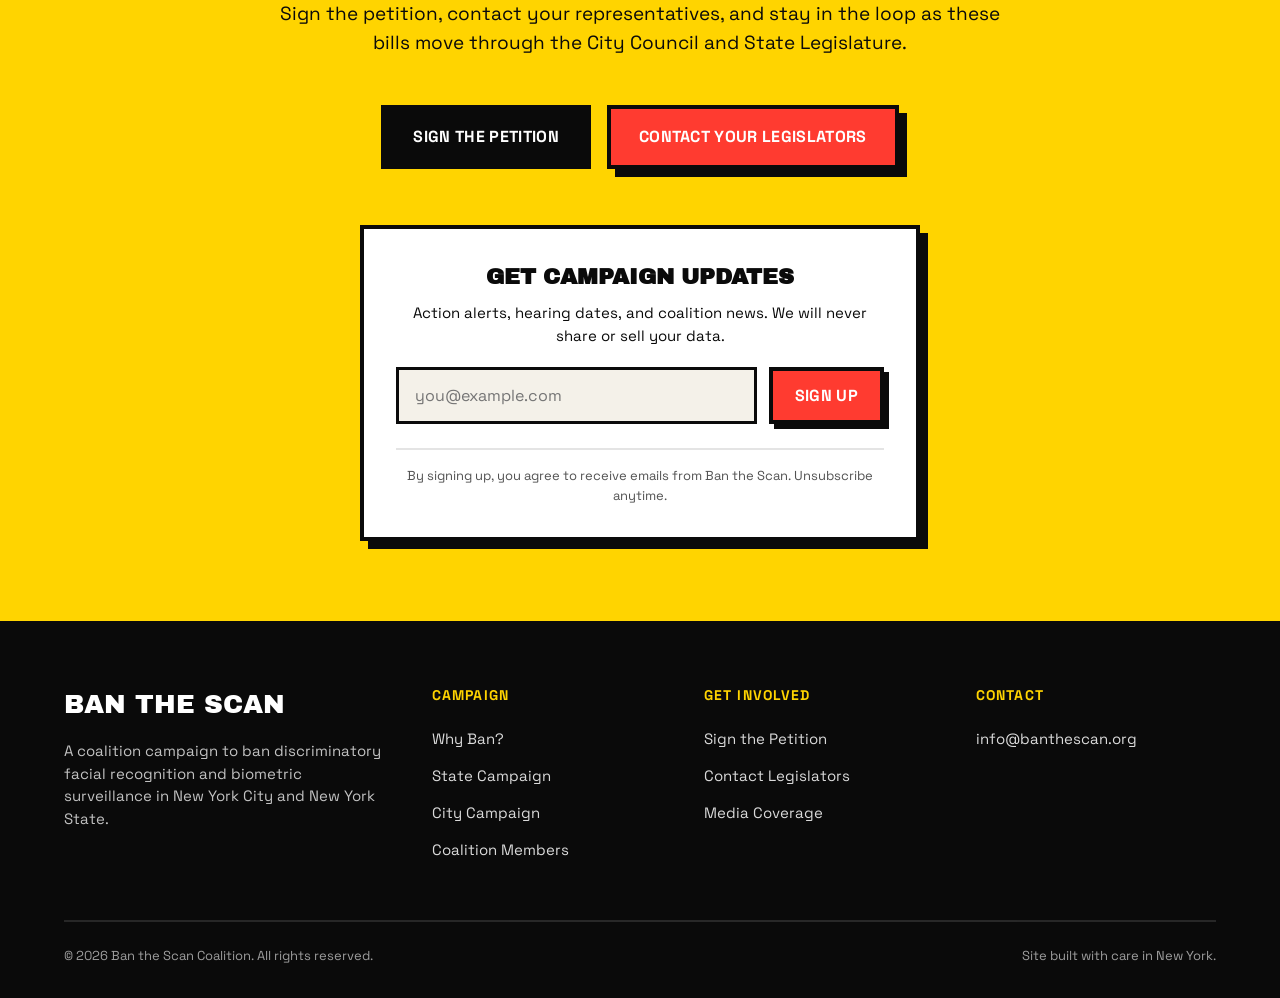
==== commit 965dc273: "Updated About and 1 other file" ====
--- a/about.html
+++ b/about.html
@@ -217,27 +217,30 @@
         </div>
     </section>
 
-    <!-- IMMIGRATION ENFORCEMENT -->
-<div class="immigration-layout">
-    <div class="definitions-grid">
-        
-        <div class="definition-card">
-            <h3>NYPD-CBP Collaboration</h3>
-            <div><ul>
+<!-- IMMIGRATION ENFORCEMENT -->
+<section class="precedent" id="immigration">
+    <div class="wrap">
+        <p class="section-label">Immigration Enforcement</p>
+        <h2 class="section-heading">From City Streets to the Border</h2>
+        <p class="section-intro">Facial recognition technology does not operate in isolation. When local law enforcement agencies use biometric surveillance and collaborate with federal agencies, the consequences can extend far beyond the communities in which the technology was originally deployed.</p>
+
+        <div class="definitions-grid">
+            
+            <div class="definition-card">
+                <h3>NYPD-CBP Collaboration</h3>
+                <div><ul>
   <li>The NYPD sent <strong>98 requests</strong> to U.S. Customs and Border Protection (CBP) for facial recognition analysis between 2023 and 2025</li>
   <li>All documented requests originated from the NYPD <strong>Intelligence and Counterterrorism Bureau</strong></li>
   <li>The department’s records <strong>failed to document</strong> the reasons for approving individual requests or whether any requests were denied.</li>
 </ul>
 </div>
-        </div>
-        
+            </div>
+            
+        </div>
+
+        <p class="section-intro">These actions directly undermine the necessary protections that New York City claims to afford to immigrant communities. The prospect of being identified or monitored can also discourage immigrants from accessing public spaces or institutions for fear that their activities or personal information could be used against them. </p>
     </div>
-
-    <div class="immigration-copy">
-        <p>These actions directly undermine the necessary protections that New York City claims to afford to immigrant communities. The prospect of being identified or monitored can also discourage immigrants from accessing public spaces or institutions for fear that their activities or personal information could be used against them.</p>
-
-    </div>
-</div>
+</section>
 
     <!-- REAL STORIES -->
     <section class="case-against" id="real-stories">
--- a/assets/css/styles.css
+++ b/assets/css/styles.css
@@ -1194,30 +1194,6 @@
 }
 
 /* ==========================================================================
-   Immigration enforcement (NYPD / CBP)
-   ========================================================================== */
-
-.immigration-layout {
-    display: grid;
-    grid-template-columns: 1fr 1fr;
-    gap: 32px;
-    align-items: stretch;
-}
-
-.immigration-layout .definitions-grid {
-    grid-template-columns: 1fr;
-}
-
-.immigration-copy {
-    font-size: 17px;
-    align-self: center;
-}
-
-.immigration-copy p {
-    margin: 0;
-}
-
-/* ==========================================================================
    Contact your legislators (per-campaign)
    ========================================================================== */
 
@@ -1721,15 +1697,6 @@
     .footer-grid {
         grid-template-columns: 1fr 1fr;
     }
-
-    .immigration-layout {
-        grid-template-columns: 1fr;
-    }
-
-    .immigration-copy {
-        align-self: start;
-    }
-
 }
 
 @media (max-width: 720px) {
